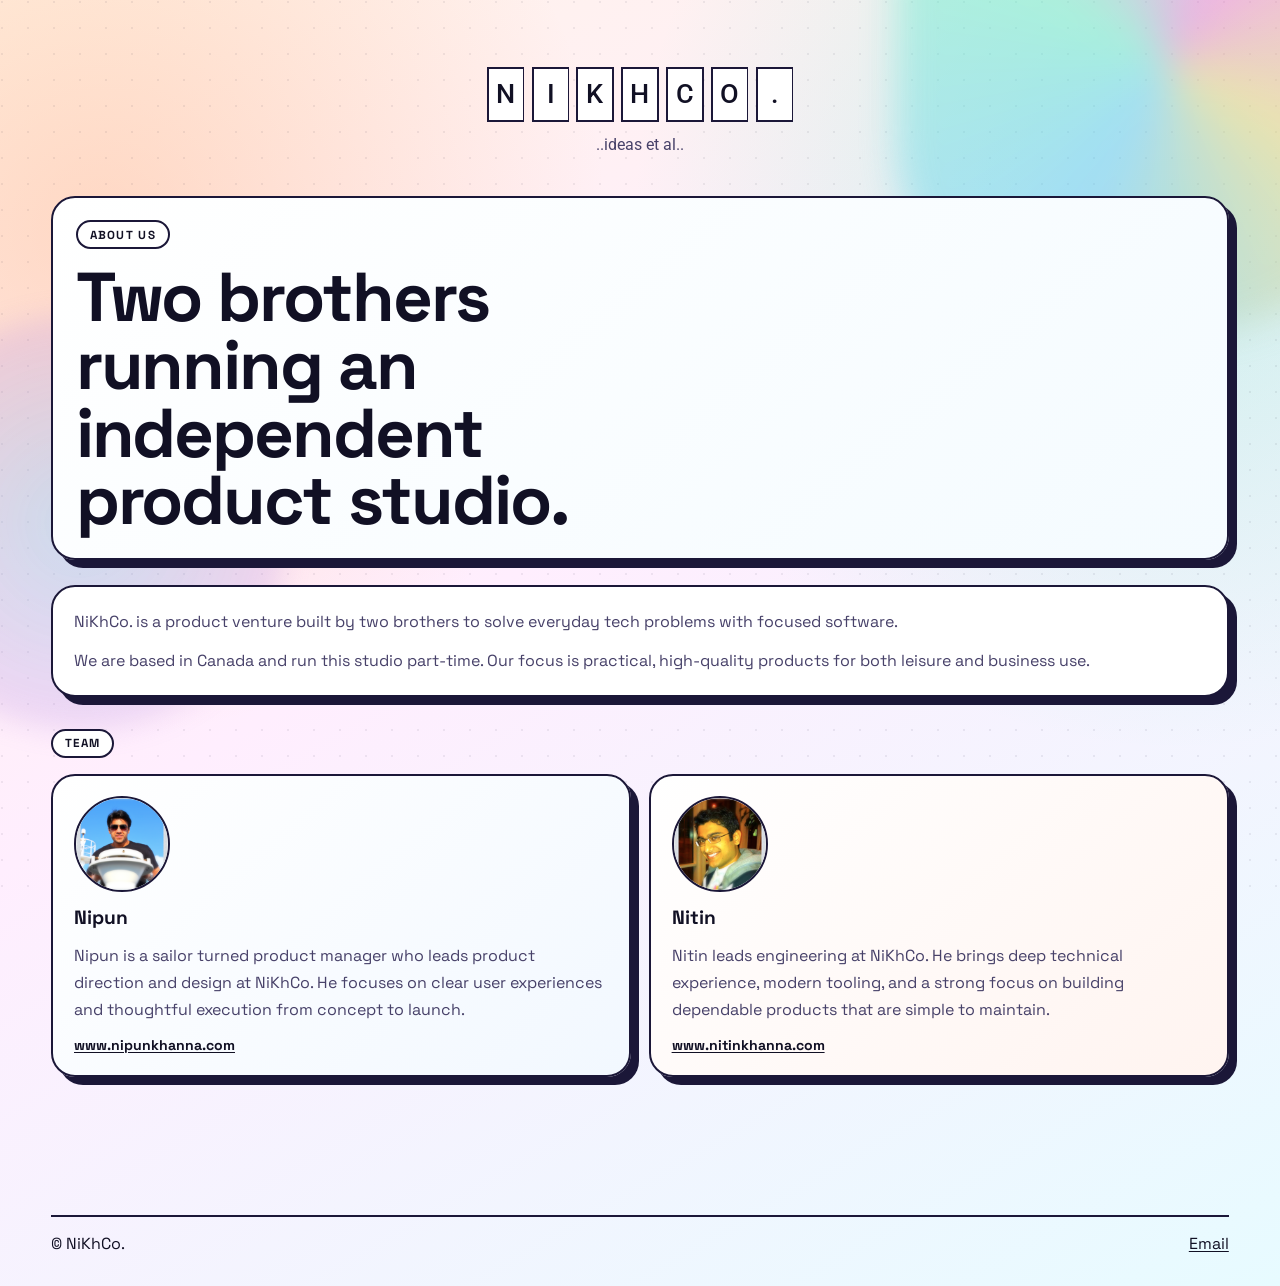
==== about.html @ 467025e0 "Initial commit: original design Warm-cream design with Space Grotesk typography, brutalist offset sh" ====
<!DOCTYPE html>
<html lang="en">
  <head>
    <meta charset="UTF-8" />
    <meta name="viewport" content="width=device-width, initial-scale=1.0" />
    <title>About Us | NIKHCO.</title>
    <meta
      name="description"
      content="Meet the founders behind NIKHCO., a small product studio."
    />
    <meta
      name="keywords"
      content="NIKHCO founders, software studio Canada, product design, engineering leadership, indie software team"
    />
    <meta name="author" content="NiKhCo." />
    <meta name="robots" content="index, follow, max-image-preview:large" />
    <meta property="og:type" content="profile" />
    <meta property="og:url" content="https://www.nikhco.in/about.html" />
    <meta property="og:title" content="About Us | NIKHCO." />
    <meta
      property="og:description"
      content="Meet the founders behind NiKhCo., an independent product studio."
    />
    <meta property="og:site_name" content="NIKHCO." />
    <meta name="twitter:card" content="summary" />
    <meta name="twitter:title" content="About Us | NIKHCO." />
    <meta
      name="twitter:description"
      content="Meet the founders behind NiKhCo., an independent product studio."
    />
    <link rel="canonical" href="https://www.nikhco.in/about.html" />
    <link rel="icon" type="image/svg+xml" href="favicon.svg" />
    <link rel="preconnect" href="https://fonts.googleapis.com" />
    <link rel="preconnect" href="https://fonts.gstatic.com" crossorigin />
    <link
      href="https://fonts.googleapis.com/css2?family=Space+Grotesk:wght@400;500;700&family=Roboto:wght@400;500;700&display=swap"
      rel="stylesheet"
    />
    <link rel="stylesheet" href="styles.css" />
    <script type="application/ld+json">
      {
        "@context": "https://schema.org",
        "@type": "AboutPage",
        "name": "About NiKhCo.",
        "description": "Background and founder profiles for NiKhCo., an independent product studio in Canada."
      }
    </script>
  </head>
  <body data-page="about">
    <div class="mesh mesh-a" aria-hidden="true"></div>
    <div class="mesh mesh-b" aria-hidden="true"></div>
    <div class="mesh mesh-c" aria-hidden="true"></div>

    <header class="top reveal">
      <a class="logo logo-compact" href="index.html" aria-label="NIKHCO home">
        <span class="logo-word" aria-label="NIKHCO.">
          <span class="logo-cell">N</span>
          <span class="logo-cell">I</span>
          <span class="logo-cell">K</span>
          <span class="logo-cell">H</span>
          <span class="logo-cell">C</span>
          <span class="logo-cell">O</span>
          <span class="logo-cell">.</span>
        </span>
        <span class="logo-tagline">..ideas et al..</span>
      </a>
    </header>

    <main>
      <section class="about-hero reveal">
        <p class="kicker">About Us</p>
        <h1>Two brothers running an independent product studio.</h1>
      </section>

      <section class="studio-copy reveal">
        <p>
          NiKhCo. is a product venture built by two brothers to solve everyday
          tech problems with focused software.
        </p>
        <p>
          We are based in Canada and run this studio part-time. Our focus is
          practical, high-quality products for both leisure and business use.
        </p>
      </section>

      <section class="founders reveal">
        <div class="section-head">
          <p class="kicker">Team</p>
        </div>

        <div class="founder-grid">
          <article class="founder-card founder-a">
            <img class="founder-photo" src="assets_nikhco/founders/Nipun_Profile.png" alt="Nipun profile photo" />
            <h2>Nipun</h2>
            <p>
              Nipun is a sailor turned product manager who leads product
              direction and design at NiKhCo. He focuses on clear user
              experiences and thoughtful execution from concept to launch.
            </p>
            <a href="https://www.nipunkhanna.com" target="_blank" rel="noreferrer">www.nipunkhanna.com</a>
          </article>

          <article class="founder-card founder-b">
            <img class="founder-photo" src="assets_nikhco/founders/Nitin_Profile.png" alt="Nitin profile photo" />
            <h2>Nitin</h2>
            <p>
              Nitin leads engineering at NiKhCo. He brings deep technical
              experience, modern tooling, and a strong focus on building
              dependable products that are simple to maintain.
            </p>
            <a href="https://www.nitinkhanna.com" target="_blank" rel="noreferrer">www.nitinkhanna.com</a>
          </article>
        </div>
      </section>
    </main>

    <footer class="site-footer">
      <p>&copy; NiKhCo.</p>
      <div class="footer-links">
        <a href="mailto:hello@nikhco.com" aria-label="Email">Email</a>
      </div>
    </footer>

    <script src="script.js"></script>
  </body>
</html>
---- styles.css ----
:root {
  --bg: #fff6ef;
  --ink: #111024;
  --muted: #474169;
  --line: #1b1738;
  --white: #ffffff;
  --pink: #ff66d6;
  --blue: #62c6ff;
  --mint: #63f2c4;
  --yellow: #ffd45f;
  --orange: #ff9456;
  --radius-xl: 34px;
  --radius-lg: 24px;
  --shadow: 8px 8px 0 #1b1738;
}

*,
*::before,
*::after {
  box-sizing: border-box;
}

html,
body {
  margin: 0;
  padding: 0;
}

body {
  min-height: 100vh;
  font-family: "Space Grotesk", "Segoe UI", sans-serif;
  color: var(--ink);
  background:
    radial-gradient(circle at 8% 18%, rgba(255, 148, 86, 0.28), transparent 32%),
    radial-gradient(circle at 92% 16%, rgba(99, 242, 196, 0.32), transparent 34%),
    linear-gradient(150deg, #fff3e7 0%, #ffeefe 43%, #e7fbff 100%);
  overflow-x: hidden;
}

a {
  color: inherit;
  text-decoration: none;
}

h1,
h2,
h3,
p,
figure {
  margin: 0;
}

main {
  width: min(1180px, 92%);
  margin: 0 auto;
  padding-bottom: 5rem;
}

main > section + section {
  margin-top: clamp(2.6rem, 5vw, 4.1rem);
}

.mesh {
  position: fixed;
  z-index: -2;
  pointer-events: none;
}

.mesh-a {
  width: 34rem;
  height: 34rem;
  top: -13rem;
  right: -10rem;
  border-radius: 42% 58% 58% 42%;
  background: conic-gradient(from 30deg, var(--pink), var(--yellow), var(--blue), var(--mint), var(--pink));
  filter: blur(18px);
  opacity: 0.44;
  animation: drift 16s ease-in-out infinite;
}

.mesh-b {
  width: 26rem;
  height: 26rem;
  left: -8rem;
  top: 35%;
  border-radius: 50%;
  background: radial-gradient(circle, rgba(98, 198, 255, 0.82), rgba(255, 102, 214, 0.5));
  filter: blur(14px);
  opacity: 0.4;
  animation: drift 19s ease-in-out infinite reverse;
}

.mesh-c {
  inset: 0;
  z-index: -3;
  opacity: 0.5;
  background-image: radial-gradient(circle at 2px 2px, rgba(27, 23, 56, 0.14) 1.5px, transparent 0);
  background-size: 26px 26px;
}

.top,
.hero,
.products,
.retired,
.about-teaser,
.about-hero,
.studio-copy,
.founders {
  position: relative;
}

.top {
  width: min(1180px, 92%);
  margin: 4.2rem auto 0;
  padding-bottom: 1.8rem;
  display: flex;
  justify-content: center;
}

.logo {
  display: inline-flex;
  flex-direction: column;
  align-items: center;
  gap: 0.8rem;
}

.logo-word {
  display: inline-flex;
  gap: 0.45rem;
}

.logo-cell {
  width: 2.35rem;
  height: 3.45rem;
  border: 0;
  background: transparent;
  display: grid;
  place-items: center;
  font-family: "Roboto", sans-serif;
  font-size: 1.68rem;
  font-weight: 500;
  line-height: 1;
  perspective: 900px;
  position: relative;
  overflow: hidden;
}

.logo-flipper {
  position: absolute;
  inset: 0;
  transform-style: preserve-3d;
  will-change: transform;
}

.logo-face {
  position: absolute;
  inset: 0;
  display: grid;
  place-items: center;
  backface-visibility: hidden;
  border: 2px solid #1b1738;
  box-sizing: border-box;
}

.logo-front {
  background: var(--white);
}

.logo-back {
  background: #111111;
  transform: rotateY(180deg);
}

.logo-word.is-flipping .logo-flipper {
  animation: logoCardFlip 1100ms cubic-bezier(0.32, 1.56, 0.42, 1) both;
  animation-delay: var(--flip-delay, 0ms);
}

.logo-tagline {
  font-family: "Roboto", sans-serif;
  font-size: 1.25rem;
  color: var(--muted);
}

.logo-compact .logo-tagline {
  font-size: 1rem;
}

.hero {
  margin-top: 0.6rem;
  padding: clamp(1.4rem, 3vw, 2.6rem);
  border: 2px solid var(--line);
  border-radius: var(--radius-xl);
  background: linear-gradient(130deg, #ffffff, #f7f9ff 46%, #f2fffd);
  box-shadow: var(--shadow);
}

.kicker {
  display: inline-flex;
  padding: 0.34rem 0.75rem;
  border: 2px solid var(--line);
  border-radius: 999px;
  background: #fff;
  font-size: 0.73rem;
  text-transform: uppercase;
  letter-spacing: 0.11em;
  font-weight: 700;
}

.hero h1,
.about-hero h1 {
  margin-top: 0.95rem;
  font-size: clamp(2.1rem, 5.4vw, 4.9rem);
  line-height: 0.98;
  letter-spacing: -0.03em;
  max-width: 14ch;
}

.hero-copy {
  margin-top: 1.2rem;
  max-width: 44rem;
  color: var(--muted);
  line-height: 1.75;
  font-size: 1.02rem;
}

.hero-actions {
  margin-top: 1.65rem;
  display: flex;
  flex-wrap: wrap;
  gap: 0.75rem;
}

.btn {
  display: inline-flex;
  align-items: center;
  justify-content: center;
  border: 2px solid var(--line);
  border-radius: 999px;
  padding: 0.72rem 1.12rem;
  font-size: 0.92rem;
  font-weight: 700;
  transition: 180ms ease;
}

.btn-solid {
  background: linear-gradient(120deg, var(--yellow), var(--orange));
}

.btn-outline {
  background: #fff;
}

.btn:hover {
  transform: translate(-2px, -2px);
  box-shadow: 4px 4px 0 #1b1738;
}

.section-head h2 {
  margin-top: 0.8rem;
  font-size: clamp(1.5rem, 3vw, 2.2rem);
}

.product-list {
  margin-top: 1.7rem;
  display: grid;
  gap: 1.25rem;
}

.product-card {
  padding: 1.35rem;
  border: 2px solid var(--line);
  border-radius: var(--radius-lg);
  box-shadow: var(--shadow);
  display: grid;
  gap: 1rem;
  position: relative;
  overflow: hidden;
}

.card-a {
  background: linear-gradient(140deg, #ffffff 0%, #efffff 100%);
}

.card-b {
  background: linear-gradient(140deg, #ffffff 0%, #f3f1ff 100%);
}

.card-c {
  background: linear-gradient(140deg, #ffffff 0%, #fff5ea 100%);
}

.card-d {
  background: linear-gradient(140deg, #ffffff 0%, #fff0fa 100%);
}

.product-meta {
  display: grid;
  grid-template-columns: auto 1fr;
  gap: 0.9rem;
  align-items: center;
}

.product-layout {
  display: grid;
  grid-template-columns: minmax(0, 1fr) minmax(300px, 36%);
  gap: 1rem;
  align-items: stretch;
}

.product-main {
  display: grid;
  gap: 0.95rem;
  align-content: start;
}

.product-logo {
  height: 3.7rem;
  width: auto;
  object-fit: contain;
  object-position: left center;
}

.product-meta h3 {
  font-size: 1.18rem;
}

.tagline {
  margin-top: 0.35rem;
  color: var(--muted);
  font-size: 0.86rem;
}

.product-main > p {
  color: var(--muted);
  line-height: 1.72;
}

.cta {
  justify-self: start;
  display: inline-flex;
  align-items: center;
  border: 2px solid var(--line);
  background: #fff;
  border-radius: 999px;
  padding: 0.56rem 0.88rem;
  font-size: 0.84rem;
  font-weight: 700;
  white-space: nowrap;
  transition: 180ms ease;
}

.cta:hover {
  transform: translate(-2px, -2px);
  box-shadow: 4px 4px 0 #1b1738;
}

.shot-wrap {
  border: 2px solid var(--line);
  border-radius: 18px;
  padding: 0.8rem;
  background: #fff;
  height: 100%;
  min-height: 17rem;
}

.shot {
  width: 100%;
  height: 100%;
  object-fit: contain;
  object-position: top center;
  border: 2px solid #1b1738;
  border-radius: 12px;
  background: #fafafa;
}

.defunct-card::after {
  content: "";
  position: absolute;
  inset: 0;
  background: rgba(166, 166, 166, 0.34);
  pointer-events: none;
}

.defunct-card .shot,
.defunct-card .product-logo {
  filter: grayscale(1);
  opacity: 0.82;
}

.about-teaser {
  padding: clamp(1.4rem, 3vw, 2.2rem);
  border: 2px dashed var(--line);
  border-radius: var(--radius-xl);
  background: linear-gradient(140deg, #fffdf6 0%, #fff4d4 48%, #ffe9fb 100%);
  box-shadow: 10px 10px 0 #1b1738;
  position: relative;
}

.about-teaser h2 {
  margin-top: 0.85rem;
  font-size: clamp(1.3rem, 2.8vw, 2rem);
  line-height: 1.28;
  max-width: 26ch;
}

.about-teaser p {
  margin-top: 0.8rem;
  color: var(--muted);
  line-height: 1.72;
  max-width: 43rem;
}

.about-teaser .btn {
  margin-top: 1.1rem;
}

.about-hero {
  margin-top: 0.8rem;
  padding: 1.4rem;
  border: 2px solid var(--line);
  border-radius: var(--radius-lg);
  background: linear-gradient(140deg, #ffffff 0%, #f4fbff 100%);
  box-shadow: var(--shadow);
}

.studio-copy {
  margin-top: 1.6rem;
  padding: 1.3rem;
  border: 2px solid var(--line);
  border-radius: var(--radius-lg);
  background: #fff;
  box-shadow: var(--shadow);
  display: grid;
  gap: 0.72rem;
}

.studio-copy p {
  color: var(--muted);
  line-height: 1.7;
}

.founders {
  margin-top: 2rem;
}

.founder-grid {
  margin-top: 1rem;
  display: grid;
  grid-template-columns: repeat(2, minmax(0, 1fr));
  gap: 1.1rem;
}

.founder-card {
  padding: 1.3rem;
  border: 2px solid var(--line);
  border-radius: var(--radius-lg);
  box-shadow: var(--shadow);
  display: grid;
  gap: 0.8rem;
}

.founder-a {
  background: linear-gradient(140deg, #fff 0%, #f2f8ff 100%);
}

.founder-b {
  background: linear-gradient(140deg, #fff 0%, #fff4f0 100%);
}

.founder-photo {
  width: 6rem;
  height: 6rem;
  border-radius: 50%;
  border: 2px solid var(--line);
  object-fit: cover;
}

.founder-card h2 {
  font-size: 1.2rem;
}

.founder-card p {
  color: var(--muted);
  line-height: 1.68;
}

.founder-card a {
  font-size: 0.88rem;
  font-weight: 700;
  text-decoration: underline;
  text-underline-offset: 2px;
}

.site-footer {
  width: min(1180px, 92%);
  margin: 3.6rem auto 2rem;
  padding-top: 1rem;
  border-top: 2px solid #1b1738;
  display: flex;
  justify-content: space-between;
  flex-wrap: wrap;
  gap: 0.8rem;
}

.footer-links {
  display: inline-flex;
  gap: 0.85rem;
}

.footer-links a {
  text-decoration: underline;
  text-underline-offset: 2px;
}

.reveal {
  opacity: 0;
  transform: translateY(20px);
  transition: opacity 600ms ease, transform 600ms ease;
}

.reveal.is-visible {
  opacity: 1;
  transform: none;
}

@keyframes drift {
  0%,
  100% {
    transform: translate(0, 0) rotate(0deg) scale(1);
  }
  50% {
    transform: translate(-1.8rem, 1.2rem) rotate(12deg) scale(1.06);
  }
}

@keyframes logoCardFlip {
  0% {
    transform: rotateY(0deg);
  }
  36% {
    transform: rotateY(205deg);
  }
  58% {
    transform: rotateY(168deg);
  }
  82% {
    transform: rotateY(372deg);
  }
  100% {
    transform: rotateY(360deg);
  }
}

@media (max-width: 980px) {
  .product-layout {
    grid-template-columns: 1fr;
  }

  .founder-grid {
    grid-template-columns: 1fr;
  }

  .shot-wrap {
    min-height: 12rem;
  }
}

@media (max-width: 680px) {
  .top {
    margin-top: 2.5rem;
    padding-bottom: 1.1rem;
  }

  .logo-word {
    gap: 0.26rem;
  }

  .logo-cell {
    width: 1.72rem;
    height: 2.45rem;
    font-size: 1.12rem;
  }

  .logo-tagline {
    font-size: 0.92rem;
  }

  .hero,
  .product-card,
  .about-teaser,
  .about-hero,
  .studio-copy,
  .founder-card {
    padding: 1.05rem;
  }

  .product-logo {
    height: 3rem;
  }

  .shot {
    min-height: 10.2rem;
  }

  .site-footer {
    flex-direction: column;
    align-items: flex-start;
  }
}

@media (prefers-reduced-motion: reduce) {
  *,
  *::before,
  *::after {
    animation: none !important;
    transition: none !important;
  }
}
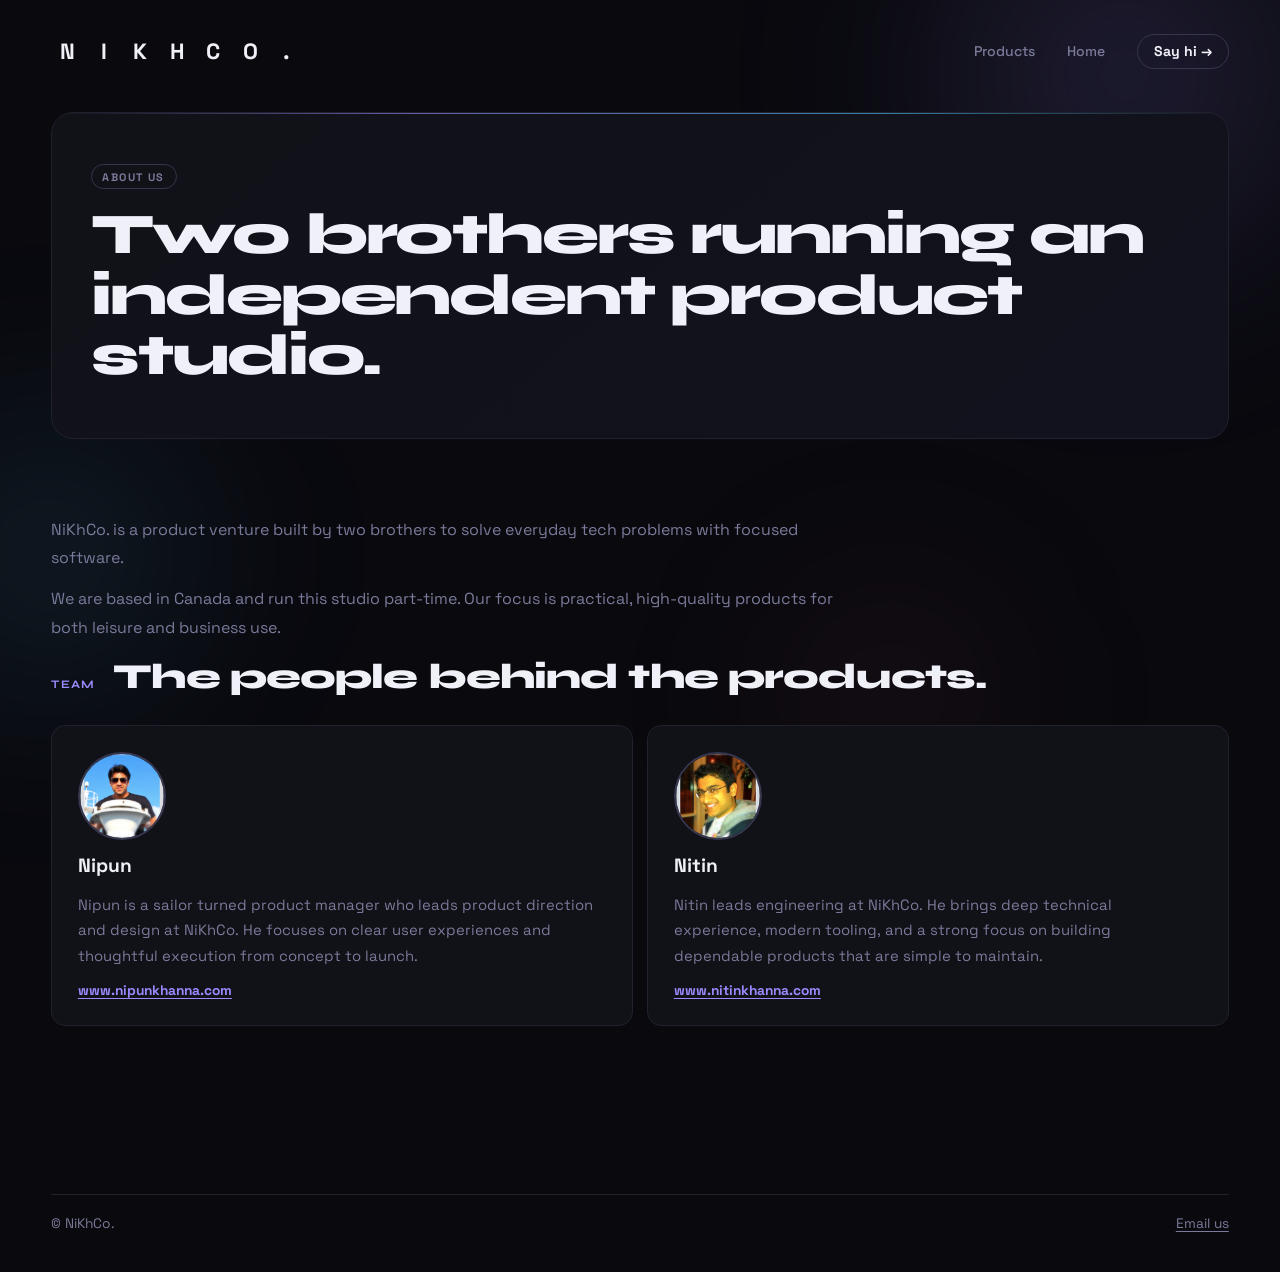
==== commit 5d6bfd0d: "New design: dark neon-brutalism theme - Dark color scheme (#09090e base) with purple, sky, lime, cor" ====
--- a/about.html
+++ b/about.html
@@ -33,7 +33,7 @@
     <link rel="preconnect" href="https://fonts.googleapis.com" />
     <link rel="preconnect" href="https://fonts.gstatic.com" crossorigin />
     <link
-      href="https://fonts.googleapis.com/css2?family=Space+Grotesk:wght@400;500;700&family=Roboto:wght@400;500;700&display=swap"
+      href="https://fonts.googleapis.com/css2?family=Space+Grotesk:wght@400;500;700&family=Syne:wght@700;800&display=swap"
       rel="stylesheet"
     />
     <link rel="stylesheet" href="styles.css" />
@@ -47,12 +47,13 @@
     </script>
   </head>
   <body data-page="about">
-    <div class="mesh mesh-a" aria-hidden="true"></div>
-    <div class="mesh mesh-b" aria-hidden="true"></div>
-    <div class="mesh mesh-c" aria-hidden="true"></div>
+    <!-- Ambient background orbs -->
+    <div class="orb orb-1" aria-hidden="true"></div>
+    <div class="orb orb-2" aria-hidden="true"></div>
+    <div class="orb orb-3" aria-hidden="true"></div>
 
     <header class="top reveal">
-      <a class="logo logo-compact" href="index.html" aria-label="NIKHCO home">
+      <a class="logo" href="index.html" aria-label="NIKHCO home">
         <span class="logo-word" aria-label="NIKHCO.">
           <span class="logo-cell">N</span>
           <span class="logo-cell">I</span>
@@ -62,8 +63,12 @@
           <span class="logo-cell">O</span>
           <span class="logo-cell">.</span>
         </span>
-        <span class="logo-tagline">..ideas et al..</span>
       </a>
+      <nav class="top-nav">
+        <a href="index.html#products">Products</a>
+        <a href="index.html">Home</a>
+        <a href="mailto:hello@nikhco.com" class="nav-pill">Say hi &rarr;</a>
+      </nav>
     </header>
 
     <main>
@@ -84,31 +89,44 @@
       </section>
 
       <section class="founders reveal">
-        <div class="section-head">
-          <p class="kicker">Team</p>
+        <div class="section-label">
+          <span class="label-num">Team</span>
+          <h2>The people behind the products.</h2>
         </div>
 
         <div class="founder-grid">
           <article class="founder-card founder-a">
-            <img class="founder-photo" src="assets_nikhco/founders/Nipun_Profile.png" alt="Nipun profile photo" />
+            <img
+              class="founder-photo"
+              src="assets_nikhco/founders/Nipun_Profile.png"
+              alt="Nipun profile photo"
+            />
             <h2>Nipun</h2>
             <p>
               Nipun is a sailor turned product manager who leads product
               direction and design at NiKhCo. He focuses on clear user
               experiences and thoughtful execution from concept to launch.
             </p>
-            <a href="https://www.nipunkhanna.com" target="_blank" rel="noreferrer">www.nipunkhanna.com</a>
+            <a href="https://www.nipunkhanna.com" target="_blank" rel="noreferrer">
+              www.nipunkhanna.com
+            </a>
           </article>
 
           <article class="founder-card founder-b">
-            <img class="founder-photo" src="assets_nikhco/founders/Nitin_Profile.png" alt="Nitin profile photo" />
+            <img
+              class="founder-photo"
+              src="assets_nikhco/founders/Nitin_Profile.png"
+              alt="Nitin profile photo"
+            />
             <h2>Nitin</h2>
             <p>
               Nitin leads engineering at NiKhCo. He brings deep technical
               experience, modern tooling, and a strong focus on building
               dependable products that are simple to maintain.
             </p>
-            <a href="https://www.nitinkhanna.com" target="_blank" rel="noreferrer">www.nitinkhanna.com</a>
+            <a href="https://www.nitinkhanna.com" target="_blank" rel="noreferrer">
+              www.nitinkhanna.com
+            </a>
           </article>
         </div>
       </section>
@@ -117,7 +135,7 @@
     <footer class="site-footer">
       <p>&copy; NiKhCo.</p>
       <div class="footer-links">
-        <a href="mailto:hello@nikhco.com" aria-label="Email">Email</a>
+        <a href="mailto:hello@nikhco.com" aria-label="Email">Email us</a>
       </div>
     </footer>
 
--- a/styles.css
+++ b/styles.css
@@ -1,148 +1,129 @@
+/* =========================================================
+   NIKHCO — NEW DESIGN: Dark Neon-Brutalism
+   ========================================================= */
+
+/* ---- DESIGN TOKENS ---- */
 :root {
-  --bg: #fff6ef;
-  --ink: #111024;
-  --muted: #474169;
-  --line: #1b1738;
-  --white: #ffffff;
-  --pink: #ff66d6;
-  --blue: #62c6ff;
-  --mint: #63f2c4;
-  --yellow: #ffd45f;
-  --orange: #ff9456;
-  --radius-xl: 34px;
-  --radius-lg: 24px;
-  --shadow: 8px 8px 0 #1b1738;
-}
-
-*,
-*::before,
-*::after {
-  box-sizing: border-box;
-}
-
-html,
-body {
-  margin: 0;
-  padding: 0;
-}
+  --bg: #09090e;
+  --surface: #111118;
+  --surface-2: #1a1a26;
+  --surface-3: #22223000;
+  --ink: #f0f0f8;
+  --muted: #7a7a9a;
+  --border: #21212e;
+  --border-bright: #36364e;
+
+  /* Accent palette */
+  --purple: #9b8aff;
+  --coral: #ff6b6b;
+  --lime: #b5ff4d;
+  --sky: #4dc8ff;
+  --amber: #ffc947;
+
+  /* Sizing */
+  --radius-xl: 22px;
+  --radius-lg: 14px;
+  --radius-sm: 8px;
+  --max-w: 1180px;
+}
+
+/* ---- RESET ---- */
+*, *::before, *::after { box-sizing: border-box; }
+html, body { margin: 0; padding: 0; }
 
 body {
   min-height: 100vh;
   font-family: "Space Grotesk", "Segoe UI", sans-serif;
+  font-size: 1rem;
   color: var(--ink);
-  background:
-    radial-gradient(circle at 8% 18%, rgba(255, 148, 86, 0.28), transparent 32%),
-    radial-gradient(circle at 92% 16%, rgba(99, 242, 196, 0.32), transparent 34%),
-    linear-gradient(150deg, #fff3e7 0%, #ffeefe 43%, #e7fbff 100%);
+  background-color: var(--bg);
   overflow-x: hidden;
 }
 
-a {
-  color: inherit;
-  text-decoration: none;
-}
-
-h1,
-h2,
-h3,
-p,
-figure {
-  margin: 0;
-}
-
+a { color: inherit; text-decoration: none; }
+h1, h2, h3, p, figure { margin: 0; }
+
+/* ---- AMBIENT BACKGROUND ORBS ---- */
+.orb {
+  position: fixed;
+  border-radius: 50%;
+  filter: blur(90px);
+  pointer-events: none;
+  z-index: -1;
+}
+.orb-1 {
+  width: 550px;
+  height: 550px;
+  top: -200px;
+  right: -120px;
+  background: radial-gradient(circle, rgba(155, 138, 255, 0.2), transparent 70%);
+  animation: orbDrift 22s ease-in-out infinite;
+}
+.orb-2 {
+  width: 420px;
+  height: 420px;
+  bottom: 15%;
+  left: -160px;
+  background: radial-gradient(circle, rgba(77, 200, 255, 0.14), transparent 70%);
+  animation: orbDrift 28s ease-in-out infinite reverse;
+}
+.orb-3 {
+  width: 320px;
+  height: 320px;
+  bottom: 5%;
+  right: 18%;
+  background: radial-gradient(circle, rgba(255, 107, 107, 0.1), transparent 70%);
+  animation: orbDrift 20s ease-in-out infinite 4s;
+}
+
+/* ---- LAYOUT ---- */
 main {
-  width: min(1180px, 92%);
+  width: min(var(--max-w), 92%);
   margin: 0 auto;
-  padding-bottom: 5rem;
+  padding-bottom: 6rem;
 }
 
 main > section + section {
-  margin-top: clamp(2.6rem, 5vw, 4.1rem);
-}
-
-.mesh {
-  position: fixed;
-  z-index: -2;
-  pointer-events: none;
-}
-
-.mesh-a {
-  width: 34rem;
-  height: 34rem;
-  top: -13rem;
-  right: -10rem;
-  border-radius: 42% 58% 58% 42%;
-  background: conic-gradient(from 30deg, var(--pink), var(--yellow), var(--blue), var(--mint), var(--pink));
-  filter: blur(18px);
-  opacity: 0.44;
-  animation: drift 16s ease-in-out infinite;
-}
-
-.mesh-b {
-  width: 26rem;
-  height: 26rem;
-  left: -8rem;
-  top: 35%;
-  border-radius: 50%;
-  background: radial-gradient(circle, rgba(98, 198, 255, 0.82), rgba(255, 102, 214, 0.5));
-  filter: blur(14px);
-  opacity: 0.4;
-  animation: drift 19s ease-in-out infinite reverse;
-}
-
-.mesh-c {
-  inset: 0;
-  z-index: -3;
-  opacity: 0.5;
-  background-image: radial-gradient(circle at 2px 2px, rgba(27, 23, 56, 0.14) 1.5px, transparent 0);
-  background-size: 26px 26px;
-}
-
-.top,
-.hero,
-.products,
-.retired,
-.about-teaser,
-.about-hero,
-.studio-copy,
-.founders {
-  position: relative;
-}
-
+  margin-top: clamp(3rem, 6vw, 5rem);
+}
+
+/* ---- HEADER / TOP NAV ---- */
 .top {
-  width: min(1180px, 92%);
-  margin: 4.2rem auto 0;
-  padding-bottom: 1.8rem;
-  display: flex;
-  justify-content: center;
+  width: min(var(--max-w), 92%);
+  margin: 0 auto;
+  padding: 1.8rem 0;
+  display: flex;
+  align-items: center;
+  justify-content: space-between;
+  position: relative;
 }
 
 .logo {
   display: inline-flex;
   flex-direction: column;
-  align-items: center;
-  gap: 0.8rem;
+  align-items: flex-start;
+  gap: 0.5rem;
 }
 
 .logo-word {
   display: inline-flex;
-  gap: 0.45rem;
+  gap: 0.28rem;
 }
 
 .logo-cell {
-  width: 2.35rem;
-  height: 3.45rem;
-  border: 0;
+  width: 2rem;
+  height: 2.8rem;
   background: transparent;
   display: grid;
   place-items: center;
-  font-family: "Roboto", sans-serif;
-  font-size: 1.68rem;
-  font-weight: 500;
+  font-family: "Space Grotesk", sans-serif;
+  font-size: 1.38rem;
+  font-weight: 700;
   line-height: 1;
   perspective: 900px;
   position: relative;
   overflow: hidden;
+  border-radius: 6px;
 }
 
 .logo-flipper {
@@ -158,16 +139,18 @@
   display: grid;
   place-items: center;
   backface-visibility: hidden;
-  border: 2px solid #1b1738;
   box-sizing: border-box;
+  border-radius: 6px;
 }
 
 .logo-front {
-  background: var(--white);
+  background: transparent;
+  color: var(--ink);
 }
 
 .logo-back {
-  background: #111111;
+  background: var(--purple);
+  color: var(--bg);
   transform: rotateY(180deg);
 }
 
@@ -176,347 +159,600 @@
   animation-delay: var(--flip-delay, 0ms);
 }
 
-.logo-tagline {
-  font-family: "Roboto", sans-serif;
-  font-size: 1.25rem;
-  color: var(--muted);
-}
-
-.logo-compact .logo-tagline {
-  font-size: 1rem;
-}
-
-.hero {
-  margin-top: 0.6rem;
-  padding: clamp(1.4rem, 3vw, 2.6rem);
-  border: 2px solid var(--line);
-  border-radius: var(--radius-xl);
-  background: linear-gradient(130deg, #ffffff, #f7f9ff 46%, #f2fffd);
-  box-shadow: var(--shadow);
-}
-
+/* ---- TOP NAV LINKS ---- */
+.top-nav {
+  display: flex;
+  align-items: center;
+  gap: 2rem;
+}
+
+.top-nav a {
+  font-size: 0.88rem;
+  font-weight: 500;
+  color: var(--muted);
+  transition: color 150ms;
+}
+
+.top-nav a:hover {
+  color: var(--ink);
+}
+
+.nav-pill {
+  padding: 0.48rem 1rem;
+  border: 1px solid var(--border-bright) !important;
+  border-radius: 999px;
+  color: var(--ink) !important;
+  font-weight: 700 !important;
+  transition: background 150ms, border-color 150ms !important;
+}
+
+.nav-pill:hover {
+  background: var(--surface-2);
+  border-color: var(--purple) !important;
+  color: var(--purple) !important;
+}
+
+/* ---- KICKER TAG ---- */
 .kicker {
   display: inline-flex;
-  padding: 0.34rem 0.75rem;
-  border: 2px solid var(--line);
+  padding: 0.28rem 0.68rem;
+  border: 1px solid var(--border-bright);
   border-radius: 999px;
-  background: #fff;
-  font-size: 0.73rem;
+  font-size: 0.68rem;
   text-transform: uppercase;
-  letter-spacing: 0.11em;
+  letter-spacing: 0.13em;
   font-weight: 700;
-}
-
-.hero h1,
-.about-hero h1 {
-  margin-top: 0.95rem;
-  font-size: clamp(2.1rem, 5.4vw, 4.9rem);
-  line-height: 0.98;
-  letter-spacing: -0.03em;
-  max-width: 14ch;
-}
-
-.hero-copy {
-  margin-top: 1.2rem;
-  max-width: 44rem;
-  color: var(--muted);
-  line-height: 1.75;
-  font-size: 1.02rem;
-}
-
-.hero-actions {
-  margin-top: 1.65rem;
-  display: flex;
-  flex-wrap: wrap;
-  gap: 0.75rem;
-}
-
+  color: var(--muted);
+  background: var(--surface);
+}
+
+/* ---- BUTTONS ---- */
 .btn {
   display: inline-flex;
   align-items: center;
   justify-content: center;
-  border: 2px solid var(--line);
   border-radius: 999px;
-  padding: 0.72rem 1.12rem;
-  font-size: 0.92rem;
+  padding: 0.72rem 1.4rem;
+  font-size: 0.9rem;
   font-weight: 700;
-  transition: 180ms ease;
-}
-
-.btn-solid {
-  background: linear-gradient(120deg, var(--yellow), var(--orange));
-}
-
-.btn-outline {
-  background: #fff;
-}
-
-.btn:hover {
-  transform: translate(-2px, -2px);
-  box-shadow: 4px 4px 0 #1b1738;
-}
-
-.section-head h2 {
-  margin-top: 0.8rem;
+  font-family: inherit;
+  transition: transform 180ms, box-shadow 180ms, background 150ms;
+  cursor: pointer;
+  border: none;
+}
+
+.btn-primary {
+  background: var(--purple);
+  color: var(--bg);
+}
+
+.btn-primary:hover {
+  transform: translateY(-2px);
+  box-shadow: 0 10px 28px rgba(155, 138, 255, 0.4);
+}
+
+.btn-ghost {
+  background: transparent;
+  color: var(--ink);
+  border: 1px solid var(--border-bright);
+}
+
+.btn-ghost:hover {
+  background: var(--surface-2);
+  transform: translateY(-1px);
+}
+
+/* ---- HERO ---- */
+.hero {
+  margin-top: 0.6rem;
+  padding: clamp(2.2rem, 4vw, 3.5rem) clamp(1.8rem, 3vw, 2.8rem);
+  border: 1px solid var(--border);
+  border-radius: var(--radius-xl);
+  background: linear-gradient(140deg, var(--surface) 0%, #12121e 100%);
+  display: grid;
+  grid-template-columns: 1fr 240px;
+  gap: 3rem;
+  align-items: center;
+  position: relative;
+  overflow: hidden;
+}
+
+/* Top accent line */
+.hero::before {
+  content: "";
+  position: absolute;
+  top: 0; left: 0; right: 0;
+  height: 1px;
+  background: linear-gradient(90deg, transparent 0%, var(--purple) 30%, var(--sky) 70%, transparent 100%);
+  opacity: 0.6;
+}
+
+/* Subtle noise texture */
+.hero::after {
+  content: "";
+  position: absolute;
+  inset: 0;
+  background-image: url("data:image/svg+xml,%3Csvg viewBox='0 0 200 200' xmlns='http://www.w3.org/2000/svg'%3E%3Cfilter id='n'%3E%3CfeTurbulence type='fractalNoise' baseFrequency='0.9' numOctaves='4' stitchTiles='stitch'/%3E%3C/filter%3E%3Crect width='100%25' height='100%25' filter='url(%23n)' opacity='0.04'/%3E%3C/svg%3E");
+  background-size: 180px;
+  pointer-events: none;
+  border-radius: var(--radius-xl);
+}
+
+.hero-body {
+  display: grid;
+  position: relative;
+  z-index: 1;
+}
+
+.hero h1 {
+  margin-top: 0.9rem;
+  font-family: "Syne", "Space Grotesk", sans-serif;
+  font-size: clamp(3rem, 6vw, 5.8rem);
+  font-weight: 800;
+  line-height: 0.94;
+  letter-spacing: -0.035em;
+}
+
+.hero-copy {
+  margin-top: 1.5rem;
+  max-width: 40rem;
+  color: var(--muted);
+  line-height: 1.76;
+  font-size: 0.98rem;
+}
+
+.hero-actions {
+  margin-top: 2rem;
+  display: flex;
+  flex-wrap: wrap;
+  gap: 0.75rem;
+}
+
+/* ---- HERO ASIDE (product preview) ---- */
+.hero-aside {
+  display: flex;
+  flex-direction: column;
+  gap: 1rem;
+  position: relative;
+  z-index: 1;
+}
+
+.hero-stack {
+  display: flex;
+  flex-direction: column;
+  gap: 0.55rem;
+}
+
+.stack-card {
+  background: var(--surface-2);
+  border: 1px solid var(--border);
+  border-radius: var(--radius-lg);
+  padding: 0.85rem 1.1rem;
+  display: flex;
+  align-items: center;
+  gap: 0.75rem;
+  transition: border-color 200ms, transform 200ms;
+}
+
+.stack-card:nth-child(1) { animation: floatCard 4s ease-in-out infinite 0s; }
+.stack-card:nth-child(2) { animation: floatCard 4s ease-in-out infinite 0.5s; }
+.stack-card:nth-child(3) { animation: floatCard 4s ease-in-out infinite 1s; }
+
+.sc-dot {
+  width: 7px;
+  height: 7px;
+  border-radius: 50%;
+  flex-shrink: 0;
+}
+.sc-1 .sc-dot { background: var(--sky); box-shadow: 0 0 6px var(--sky); }
+.sc-2 .sc-dot { background: var(--purple); box-shadow: 0 0 6px var(--purple); }
+.sc-3 .sc-dot { background: var(--lime); box-shadow: 0 0 6px var(--lime); }
+
+.sc-name {
+  font-size: 0.84rem;
+  font-weight: 700;
+  flex: 1;
+}
+
+.sc-desc {
+  font-size: 0.73rem;
+  color: var(--muted);
+}
+
+.stack-label {
+  font-size: 0.68rem;
+  color: var(--muted);
+  letter-spacing: 0.1em;
+  text-transform: uppercase;
+  text-align: center;
+}
+
+/* ---- SECTION HEADER ---- */
+.section-label {
+  display: flex;
+  align-items: baseline;
+  flex-wrap: wrap;
+  gap: 0.5rem 1.1rem;
+  margin-bottom: 1.8rem;
+}
+
+.label-num {
+  font-family: "Syne", sans-serif;
+  font-size: 0.72rem;
+  font-weight: 700;
+  color: var(--purple);
+  letter-spacing: 0.12em;
+  text-transform: uppercase;
+}
+
+.section-label h2 {
+  font-family: "Syne", "Space Grotesk", sans-serif;
   font-size: clamp(1.5rem, 3vw, 2.2rem);
-}
-
-.product-list {
-  margin-top: 1.7rem;
+  font-weight: 800;
+  letter-spacing: -0.025em;
+  line-height: 1.1;
+}
+
+/* ---- PRODUCT BENTO GRID ---- */
+.product-bento {
   display: grid;
-  gap: 1.25rem;
-}
-
+  grid-template-columns: 2fr 1fr;
+  grid-template-rows: 1fr 1fr;
+  gap: 0.9rem;
+}
+
+.bento-main {
+  grid-row: 1 / 3;
+}
+
+/* ---- PRODUCT CARDS ---- */
 .product-card {
-  padding: 1.35rem;
-  border: 2px solid var(--line);
+  background: var(--surface);
+  border: 1px solid var(--border);
   border-radius: var(--radius-lg);
-  box-shadow: var(--shadow);
-  display: grid;
+  padding: 1.4rem;
+  display: flex;
+  flex-direction: column;
   gap: 1rem;
   position: relative;
   overflow: hidden;
-}
-
-.card-a {
-  background: linear-gradient(140deg, #ffffff 0%, #efffff 100%);
-}
-
-.card-b {
-  background: linear-gradient(140deg, #ffffff 0%, #f3f1ff 100%);
-}
-
-.card-c {
-  background: linear-gradient(140deg, #ffffff 0%, #fff5ea 100%);
-}
-
-.card-d {
-  background: linear-gradient(140deg, #ffffff 0%, #fff0fa 100%);
-}
-
-.product-meta {
-  display: grid;
-  grid-template-columns: auto 1fr;
+  transition: border-color 220ms, box-shadow 220ms, transform 220ms;
+}
+
+.product-card:hover {
+  border-color: var(--card-accent, var(--border-bright));
+  box-shadow: 0 0 40px var(--card-glow, transparent);
+  transform: translateY(-3px);
+}
+
+/* Accent top-edge line on hover */
+.product-card::before {
+  content: "";
+  position: absolute;
+  top: 0; left: 0; right: 0;
+  height: 2px;
+  background: var(--card-accent, transparent);
+  opacity: 0;
+  transition: opacity 220ms;
+}
+
+.product-card:hover::before {
+  opacity: 1;
+}
+
+/* Per-card accent colors */
+.card-deals { --card-accent: var(--sky);    --card-glow: rgba(77,200,255,0.07); }
+.card-marks { --card-accent: var(--purple); --card-glow: rgba(155,138,255,0.07); }
+.card-note  { --card-accent: var(--lime);   --card-glow: rgba(181,255,77,0.06); }
+.card-d     { --card-accent: var(--border-bright); --card-glow: transparent; }
+
+/* ---- CARD INTERNALS ---- */
+.card-header {
+  display: flex;
+  align-items: center;
   gap: 0.9rem;
-  align-items: center;
-}
-
-.product-layout {
-  display: grid;
-  grid-template-columns: minmax(0, 1fr) minmax(300px, 36%);
-  gap: 1rem;
-  align-items: stretch;
-}
-
-.product-main {
-  display: grid;
-  gap: 0.95rem;
-  align-content: start;
 }
 
 .product-logo {
-  height: 3.7rem;
+  height: 3rem;
   width: auto;
   object-fit: contain;
   object-position: left center;
-}
-
-.product-meta h3 {
-  font-size: 1.18rem;
+  flex-shrink: 0;
+}
+
+.card-header > div {
+  flex: 1;
+  min-width: 0;
+}
+
+.card-header h3 {
+  font-size: 1.08rem;
+  font-weight: 700;
 }
 
 .tagline {
-  margin-top: 0.35rem;
-  color: var(--muted);
-  font-size: 0.86rem;
-}
-
-.product-main > p {
+  margin-top: 0.22rem;
+  font-size: 0.8rem;
+  color: var(--muted);
+}
+
+.card-desc {
   color: var(--muted);
   line-height: 1.72;
-}
-
-.cta {
-  justify-self: start;
+  font-size: 0.93rem;
+  flex: 1;
+}
+
+/* inline CTA link */
+.card-cta {
   display: inline-flex;
   align-items: center;
-  border: 2px solid var(--line);
-  background: #fff;
-  border-radius: 999px;
-  padding: 0.56rem 0.88rem;
-  font-size: 0.84rem;
+  font-size: 0.83rem;
   font-weight: 700;
+  color: var(--card-accent, var(--ink));
+  transition: letter-spacing 150ms;
   white-space: nowrap;
-  transition: 180ms ease;
-}
-
-.cta:hover {
-  transform: translate(-2px, -2px);
-  box-shadow: 4px 4px 0 #1b1738;
-}
-
+}
+
+.card-cta:hover {
+  letter-spacing: 0.03em;
+}
+
+.card-header .card-cta {
+  flex-shrink: 0;
+  margin-left: auto;
+}
+
+/* ---- SCREENSHOT ---- */
 .shot-wrap {
-  border: 2px solid var(--line);
-  border-radius: 18px;
-  padding: 0.8rem;
-  background: #fff;
-  height: 100%;
-  min-height: 17rem;
+  border: 1px solid var(--border);
+  border-radius: var(--radius-sm);
+  padding: 0.5rem;
+  background: var(--surface-2);
+  overflow: hidden;
+}
+
+.bento-main .shot-wrap {
+  min-height: 14rem;
+  flex: 1;
+}
+
+.bento-sm .shot-wrap {
+  display: none; /* hidden on desktop — card is compact */
 }
 
 .shot {
   width: 100%;
   height: 100%;
-  object-fit: contain;
+  object-fit: cover;
   object-position: top center;
-  border: 2px solid #1b1738;
-  border-radius: 12px;
-  background: #fafafa;
-}
-
-.defunct-card::after {
+  border-radius: 4px;
+  display: block;
+}
+
+/* ---- RETIRED PRODUCTS ---- */
+.retired-grid {
+  display: grid;
+  grid-template-columns: 1fr 1fr;
+  gap: 0.9rem;
+}
+
+.defunct-card {
+  opacity: 0.48;
+  filter: grayscale(0.7);
+  transition: opacity 200ms !important;
+}
+
+.defunct-card:hover {
+  opacity: 0.75;
+  transform: none !important;
+  box-shadow: none !important;
+}
+
+.defunct-card .product-logo,
+.defunct-card .shot {
+  filter: grayscale(1);
+}
+
+.archived-tag {
+  align-self: flex-start;
+  display: inline-flex;
+  padding: 0.2rem 0.6rem;
+  border: 1px solid var(--border-bright);
+  border-radius: 999px;
+  font-size: 0.68rem;
+  letter-spacing: 0.12em;
+  text-transform: uppercase;
+  color: var(--muted);
+}
+
+/* ---- ABOUT TEASER ---- */
+.about-teaser {
+  padding: clamp(2rem, 4vw, 3rem) clamp(1.8rem, 3vw, 2.8rem);
+  border: 1px solid var(--border);
+  border-radius: var(--radius-xl);
+  background: linear-gradient(140deg, #131320 0%, #0f0f1c 100%);
+  position: relative;
+  overflow: hidden;
+}
+
+.about-teaser::before {
+  content: "";
+  position: absolute;
+  top: 0; left: 0; right: 0;
+  height: 1px;
+  background: linear-gradient(90deg, transparent 0%, var(--coral) 40%, var(--amber) 70%, transparent 100%);
+  opacity: 0.5;
+}
+
+.about-teaser::after {
   content: "";
   position: absolute;
   inset: 0;
-  background: rgba(166, 166, 166, 0.34);
+  background: radial-gradient(ellipse at 85% 50%, rgba(155, 138, 255, 0.07), transparent 60%);
   pointer-events: none;
 }
 
-.defunct-card .shot,
-.defunct-card .product-logo {
-  filter: grayscale(1);
-  opacity: 0.82;
-}
-
-.about-teaser {
-  padding: clamp(1.4rem, 3vw, 2.2rem);
-  border: 2px dashed var(--line);
+.about-teaser h2 {
+  margin-top: 0.9rem;
+  font-family: "Syne", "Space Grotesk", sans-serif;
+  font-size: clamp(1.5rem, 3vw, 2.2rem);
+  font-weight: 800;
+  letter-spacing: -0.025em;
+  line-height: 1.2;
+  max-width: 28ch;
+  position: relative;
+  z-index: 1;
+}
+
+.about-teaser > p {
+  margin-top: 1rem;
+  color: var(--muted);
+  line-height: 1.74;
+  max-width: 42rem;
+  font-size: 0.96rem;
+  position: relative;
+  z-index: 1;
+}
+
+.about-teaser .btn {
+  margin-top: 1.6rem;
+  position: relative;
+  z-index: 1;
+}
+
+/* ---- ABOUT PAGE ---- */
+.about-hero {
+  margin-top: 0.6rem;
+  padding: clamp(2rem, 4vw, 3.5rem) clamp(1.8rem, 3vw, 2.8rem);
+  border: 1px solid var(--border);
   border-radius: var(--radius-xl);
-  background: linear-gradient(140deg, #fffdf6 0%, #fff4d4 48%, #ffe9fb 100%);
-  box-shadow: 10px 10px 0 #1b1738;
-  position: relative;
-}
-
-.about-teaser h2 {
-  margin-top: 0.85rem;
-  font-size: clamp(1.3rem, 2.8vw, 2rem);
-  line-height: 1.28;
-  max-width: 26ch;
-}
-
-.about-teaser p {
-  margin-top: 0.8rem;
-  color: var(--muted);
-  line-height: 1.72;
-  max-width: 43rem;
-}
-
-.about-teaser .btn {
-  margin-top: 1.1rem;
-}
-
-.about-hero {
-  margin-top: 0.8rem;
-  padding: 1.4rem;
-  border: 2px solid var(--line);
-  border-radius: var(--radius-lg);
-  background: linear-gradient(140deg, #ffffff 0%, #f4fbff 100%);
-  box-shadow: var(--shadow);
+  background: linear-gradient(140deg, var(--surface) 0%, #12121e 100%);
+  position: relative;
+  overflow: hidden;
+}
+
+.about-hero::before {
+  content: "";
+  position: absolute;
+  top: 0; left: 0; right: 0;
+  height: 1px;
+  background: linear-gradient(90deg, transparent 0%, var(--purple) 30%, var(--sky) 70%, transparent 100%);
+  opacity: 0.6;
+}
+
+.about-hero h1 {
+  margin-top: 1rem;
+  font-family: "Syne", "Space Grotesk", sans-serif;
+  font-size: clamp(2.2rem, 4.5vw, 4rem);
+  font-weight: 800;
+  line-height: 1.05;
+  letter-spacing: -0.035em;
+  max-width: 18ch;
 }
 
 .studio-copy {
-  margin-top: 1.6rem;
-  padding: 1.3rem;
-  border: 2px solid var(--line);
-  border-radius: var(--radius-lg);
-  background: #fff;
-  box-shadow: var(--shadow);
   display: grid;
-  gap: 0.72rem;
+  gap: 0.85rem;
 }
 
 .studio-copy p {
   color: var(--muted);
-  line-height: 1.7;
+  line-height: 1.76;
+  font-size: 1rem;
+  max-width: 50rem;
 }
 
 .founders {
-  margin-top: 2rem;
+  margin-top: 1rem;
 }
 
 .founder-grid {
-  margin-top: 1rem;
+  margin-top: 1.4rem;
   display: grid;
   grid-template-columns: repeat(2, minmax(0, 1fr));
-  gap: 1.1rem;
+  gap: 0.9rem;
 }
 
 .founder-card {
-  padding: 1.3rem;
-  border: 2px solid var(--line);
+  background: var(--surface);
+  border: 1px solid var(--border);
   border-radius: var(--radius-lg);
-  box-shadow: var(--shadow);
+  padding: 1.6rem;
   display: grid;
-  gap: 0.8rem;
-}
-
-.founder-a {
-  background: linear-gradient(140deg, #fff 0%, #f2f8ff 100%);
-}
-
-.founder-b {
-  background: linear-gradient(140deg, #fff 0%, #fff4f0 100%);
-}
+  gap: 0.85rem;
+  transition: border-color 200ms, transform 200ms;
+}
+
+.founder-a:hover { border-color: var(--sky); transform: translateY(-2px); }
+.founder-b:hover { border-color: var(--purple); transform: translateY(-2px); }
 
 .founder-photo {
-  width: 6rem;
-  height: 6rem;
+  width: 5.5rem;
+  height: 5.5rem;
   border-radius: 50%;
-  border: 2px solid var(--line);
+  border: 2px solid var(--border-bright);
   object-fit: cover;
 }
 
 .founder-card h2 {
   font-size: 1.2rem;
+  font-weight: 700;
 }
 
 .founder-card p {
   color: var(--muted);
-  line-height: 1.68;
+  line-height: 1.7;
+  font-size: 0.93rem;
 }
 
 .founder-card a {
-  font-size: 0.88rem;
+  font-size: 0.86rem;
   font-weight: 700;
+  color: var(--purple);
   text-decoration: underline;
-  text-underline-offset: 2px;
-}
-
+  text-underline-offset: 3px;
+  transition: color 150ms;
+}
+
+.founder-card a:hover {
+  color: var(--sky);
+}
+
+/* ---- FOOTER ---- */
 .site-footer {
-  width: min(1180px, 92%);
-  margin: 3.6rem auto 2rem;
-  padding-top: 1rem;
-  border-top: 2px solid #1b1738;
+  width: min(var(--max-w), 92%);
+  margin: 4.5rem auto 2.5rem;
+  padding-top: 1.2rem;
+  border-top: 1px solid var(--border);
   display: flex;
   justify-content: space-between;
   flex-wrap: wrap;
   gap: 0.8rem;
+  color: var(--muted);
+  font-size: 0.86rem;
 }
 
 .footer-links {
-  display: inline-flex;
-  gap: 0.85rem;
+  display: flex;
+  gap: 1.4rem;
 }
 
 .footer-links a {
+  color: var(--muted);
   text-decoration: underline;
-  text-underline-offset: 2px;
-}
-
+  text-underline-offset: 3px;
+  transition: color 150ms;
+}
+
+.footer-links a:hover { color: var(--ink); }
+
+/* ---- SCROLL REVEAL ---- */
 .reveal {
   opacity: 0;
-  transform: translateY(20px);
-  transition: opacity 600ms ease, transform 600ms ease;
+  transform: translateY(22px);
+  transition: opacity 640ms ease, transform 640ms ease;
 }
 
 .reveal.is-visible {
@@ -524,95 +760,102 @@
   transform: none;
 }
 
-@keyframes drift {
-  0%,
-  100% {
-    transform: translate(0, 0) rotate(0deg) scale(1);
-  }
-  50% {
-    transform: translate(-1.8rem, 1.2rem) rotate(12deg) scale(1.06);
-  }
+/* ---- ANIMATIONS ---- */
+@keyframes orbDrift {
+  0%, 100% { transform: translate(0, 0) scale(1); }
+  33%  { transform: translate(-28px, 18px) scale(1.04); }
+  66%  { transform: translate(18px, -14px) scale(0.97); }
 }
 
 @keyframes logoCardFlip {
-  0% {
-    transform: rotateY(0deg);
-  }
-  36% {
-    transform: rotateY(205deg);
-  }
-  58% {
-    transform: rotateY(168deg);
-  }
-  82% {
-    transform: rotateY(372deg);
-  }
-  100% {
-    transform: rotateY(360deg);
-  }
-}
-
+  0%   { transform: rotateY(0deg); }
+  36%  { transform: rotateY(205deg); }
+  58%  { transform: rotateY(168deg); }
+  82%  { transform: rotateY(372deg); }
+  100% { transform: rotateY(360deg); }
+}
+
+@keyframes floatCard {
+  0%, 100% { transform: translateY(0px); }
+  50%       { transform: translateY(-5px); }
+}
+
+/* ---- RESPONSIVE ---- */
 @media (max-width: 980px) {
-  .product-layout {
+  .hero {
+    grid-template-columns: 1fr;
+  }
+
+  .hero-aside {
+    display: none;
+  }
+
+  .product-bento {
+    grid-template-columns: 1fr;
+    grid-template-rows: auto;
+  }
+
+  .bento-main {
+    grid-row: auto;
+  }
+
+  .bento-sm .shot-wrap {
+    display: block;
+    min-height: 12rem;
+  }
+
+  .retired-grid {
     grid-template-columns: 1fr;
   }
 
   .founder-grid {
     grid-template-columns: 1fr;
   }
-
-  .shot-wrap {
-    min-height: 12rem;
-  }
 }
 
 @media (max-width: 680px) {
   .top {
-    margin-top: 2.5rem;
-    padding-bottom: 1.1rem;
+    padding: 1.3rem 0;
   }
 
   .logo-word {
-    gap: 0.26rem;
+    gap: 0.18rem;
   }
 
   .logo-cell {
-    width: 1.72rem;
-    height: 2.45rem;
-    font-size: 1.12rem;
-  }
-
-  .logo-tagline {
-    font-size: 0.92rem;
+    width: 1.6rem;
+    height: 2.35rem;
+    font-size: 1.05rem;
+  }
+
+  .top-nav {
+    gap: 1rem;
+  }
+
+  .top-nav a:not(.nav-pill) {
+    display: none;
   }
 
   .hero,
   .product-card,
   .about-teaser,
-  .about-hero,
-  .studio-copy,
-  .founder-card {
-    padding: 1.05rem;
+  .about-hero {
+    padding: 1.2rem;
   }
 
   .product-logo {
-    height: 3rem;
-  }
-
-  .shot {
-    min-height: 10.2rem;
+    height: 2.6rem;
   }
 
   .site-footer {
     flex-direction: column;
     align-items: flex-start;
+    gap: 0.5rem;
   }
 }
 
 @media (prefers-reduced-motion: reduce) {
-  *,
-  *::before,
-  *::after {
+  *, *::before, *::after {
     animation: none !important;
     transition: none !important;
   }
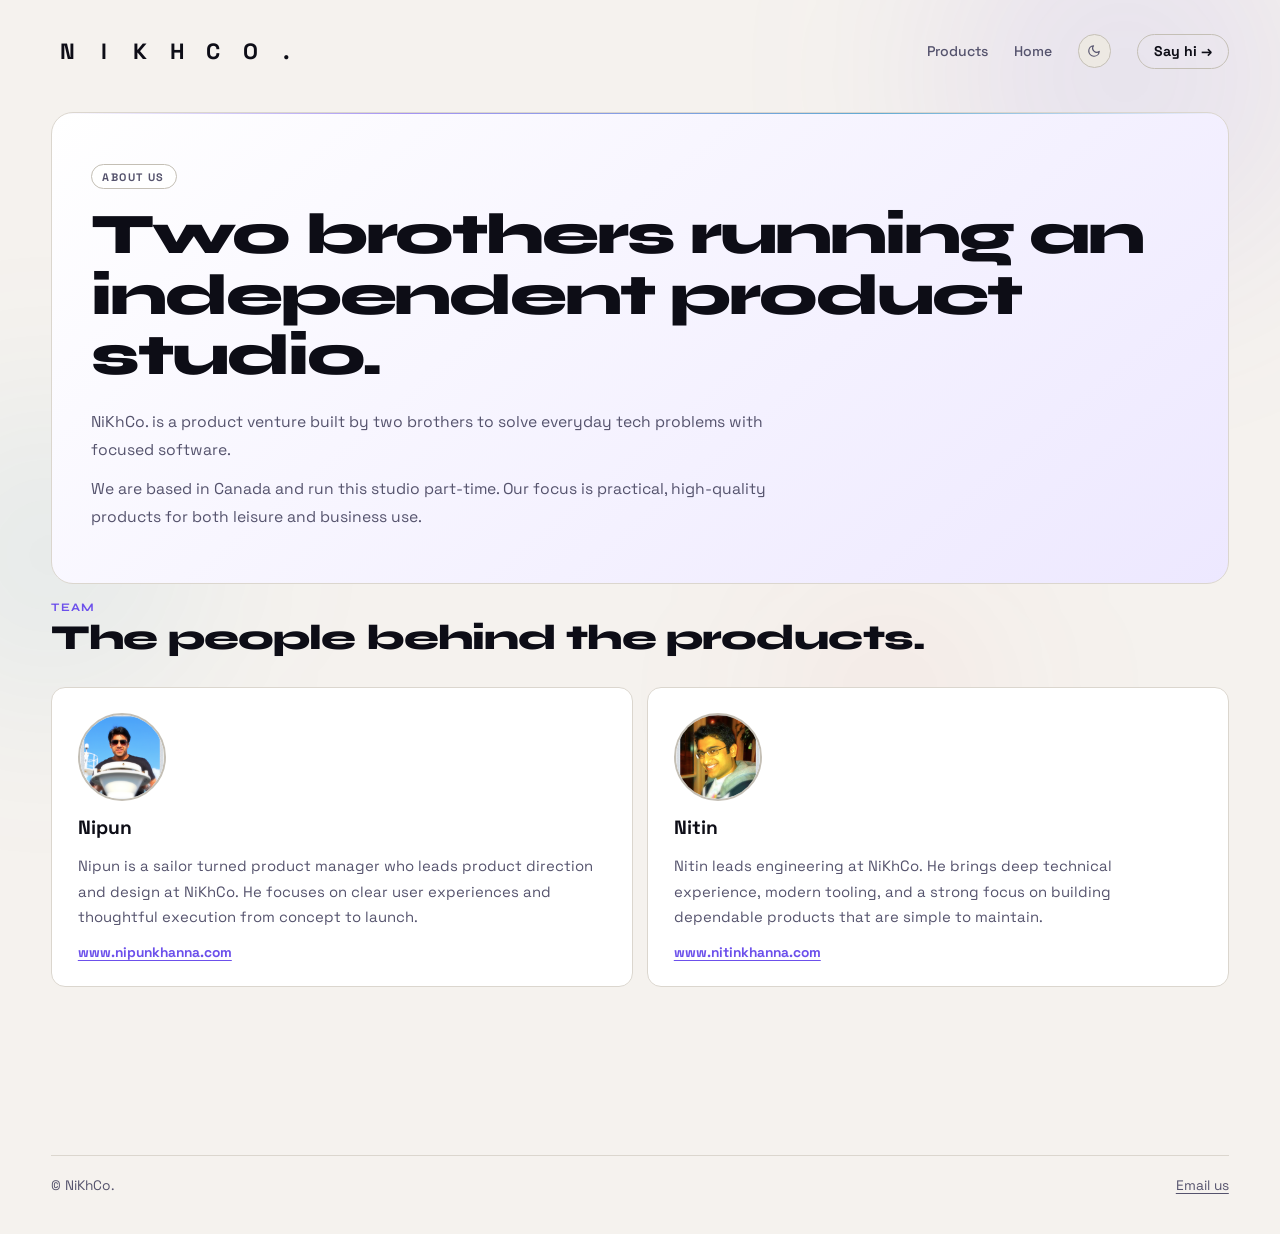
==== commit 947f8d86: "Apply design feedback: layout fixes, theming, product tags - Fix kicker pill width: add width:fit-co" ====
--- a/about.html
+++ b/about.html
@@ -67,6 +67,10 @@
       <nav class="top-nav">
         <a href="index.html#products">Products</a>
         <a href="index.html">Home</a>
+        <button class="theme-toggle" id="themeToggle" aria-label="Toggle theme">
+          <svg class="icon-sun" width="15" height="15" viewBox="0 0 24 24" fill="none" stroke="currentColor" stroke-width="2" stroke-linecap="round" stroke-linejoin="round" aria-hidden="true"><circle cx="12" cy="12" r="5"/><line x1="12" y1="1" x2="12" y2="3"/><line x1="12" y1="21" x2="12" y2="23"/><line x1="4.22" y1="4.22" x2="5.64" y2="5.64"/><line x1="18.36" y1="18.36" x2="19.78" y2="19.78"/><line x1="1" y1="12" x2="3" y2="12"/><line x1="21" y1="12" x2="23" y2="12"/><line x1="4.22" y1="19.78" x2="5.64" y2="18.36"/><line x1="18.36" y1="5.64" x2="19.78" y2="4.22"/></svg>
+          <svg class="icon-moon" width="14" height="14" viewBox="0 0 24 24" fill="none" stroke="currentColor" stroke-width="2" stroke-linecap="round" stroke-linejoin="round" aria-hidden="true"><path d="M21 12.79A9 9 0 1 1 11.21 3 7 7 0 0 0 21 12.79z"/></svg>
+        </button>
         <a href="mailto:hello@nikhco.com" class="nav-pill">Say hi &rarr;</a>
       </nav>
     </header>
@@ -75,17 +79,16 @@
       <section class="about-hero reveal">
         <p class="kicker">About Us</p>
         <h1>Two brothers running an independent product studio.</h1>
-      </section>
-
-      <section class="studio-copy reveal">
-        <p>
-          NiKhCo. is a product venture built by two brothers to solve everyday
-          tech problems with focused software.
-        </p>
-        <p>
-          We are based in Canada and run this studio part-time. Our focus is
-          practical, high-quality products for both leisure and business use.
-        </p>
+        <div class="about-hero-copy">
+          <p>
+            NiKhCo. is a product venture built by two brothers to solve everyday
+            tech problems with focused software.
+          </p>
+          <p>
+            We are based in Canada and run this studio part-time. Our focus is
+            practical, high-quality products for both leisure and business use.
+          </p>
+        </div>
       </section>
 
       <section class="founders reveal">
--- a/styles.css
+++ b/styles.css
@@ -1,13 +1,13 @@
 /* =========================================================
    NIKHCO — NEW DESIGN: Dark Neon-Brutalism
+   Supports dark (default) and light themes.
    ========================================================= */
 
-/* ---- DESIGN TOKENS ---- */
+/* ---- DESIGN TOKENS: DARK (default) ---- */
 :root {
   --bg: #09090e;
   --surface: #111118;
   --surface-2: #1a1a26;
-  --surface-3: #22223000;
   --ink: #f0f0f8;
   --muted: #7a7a9a;
   --border: #21212e;
@@ -20,11 +20,81 @@
   --sky: #4dc8ff;
   --amber: #ffc947;
 
+  /* Component backgrounds (overridden per theme) */
+  --hero-bg: linear-gradient(140deg, #111118 0%, #12121e 100%);
+  --teaser-bg: linear-gradient(140deg, #131320 0%, #0f0f1c 100%);
+  --about-hero-bg: linear-gradient(140deg, #111118 0%, #12121e 100%);
+
   /* Sizing */
   --radius-xl: 22px;
   --radius-lg: 14px;
   --radius-sm: 8px;
   --max-w: 1180px;
+}
+
+/* ---- LIGHT THEME: via system preference ---- */
+@media (prefers-color-scheme: light) {
+  :root {
+    --bg: #f5f2ee;
+    --surface: #ffffff;
+    --surface-2: #ede9e3;
+    --ink: #0d0d16;
+    --muted: #55536d;
+    --border: #dbd6ce;
+    --border-bright: #c4bfb5;
+
+    --purple: #6c50eb;
+    --coral: #e03030;
+    --lime: #3a8200;
+    --sky: #007ab5;
+    --amber: #c06400;
+
+    --hero-bg: linear-gradient(140deg, #ffffff 0%, #ede8ff 100%);
+    --teaser-bg: linear-gradient(140deg, #fdfaff 0%, #efe9ff 100%);
+    --about-hero-bg: linear-gradient(140deg, #ffffff 0%, #ede8ff 100%);
+  }
+}
+
+/* ---- MANUAL DARK OVERRIDE ---- */
+html[data-theme="dark"] {
+  --bg: #09090e;
+  --surface: #111118;
+  --surface-2: #1a1a26;
+  --ink: #f0f0f8;
+  --muted: #7a7a9a;
+  --border: #21212e;
+  --border-bright: #36364e;
+
+  --purple: #9b8aff;
+  --coral: #ff6b6b;
+  --lime: #b5ff4d;
+  --sky: #4dc8ff;
+  --amber: #ffc947;
+
+  --hero-bg: linear-gradient(140deg, #111118 0%, #12121e 100%);
+  --teaser-bg: linear-gradient(140deg, #131320 0%, #0f0f1c 100%);
+  --about-hero-bg: linear-gradient(140deg, #111118 0%, #12121e 100%);
+}
+
+/* ---- MANUAL LIGHT OVERRIDE ---- */
+html[data-theme="light"] {
+  --bg: #f5f2ee;
+  --surface: #ffffff;
+  --surface-2: #ede9e3;
+  --ink: #0d0d16;
+  --muted: #55536d;
+  --border: #dbd6ce;
+  --border-bright: #c4bfb5;
+
+  --purple: #6c50eb;
+  --coral: #e03030;
+  --lime: #3a8200;
+  --sky: #007ab5;
+  --amber: #c06400;
+
+  --hero-bg: linear-gradient(140deg, #ffffff 0%, #ede8ff 100%);
+  --teaser-bg: linear-gradient(140deg, #fdfaff 0%, #efe9ff 100%);
+  --about-hero-bg: linear-gradient(140deg, #ffffff 0%, #ede8ff 100%);
 }
 
 /* ---- RESET ---- */
@@ -38,6 +108,7 @@
   color: var(--ink);
   background-color: var(--bg);
   overflow-x: hidden;
+  transition: background-color 300ms ease, color 300ms ease;
 }
 
 a { color: inherit; text-decoration: none; }
@@ -75,6 +146,16 @@
   background: radial-gradient(circle, rgba(255, 107, 107, 0.1), transparent 70%);
   animation: orbDrift 20s ease-in-out infinite 4s;
 }
+
+/* Adjust orb saturation for light mode */
+@media (prefers-color-scheme: light) {
+  .orb-1 { background: radial-gradient(circle, rgba(108, 80, 235, 0.14), transparent 70%); }
+  .orb-2 { background: radial-gradient(circle, rgba(0, 122, 181, 0.10), transparent 70%); }
+  .orb-3 { background: radial-gradient(circle, rgba(224, 48, 48, 0.08), transparent 70%); }
+}
+html[data-theme="light"] .orb-1 { background: radial-gradient(circle, rgba(108, 80, 235, 0.14), transparent 70%); }
+html[data-theme="light"] .orb-2 { background: radial-gradient(circle, rgba(0, 122, 181, 0.10), transparent 70%); }
+html[data-theme="light"] .orb-3 { background: radial-gradient(circle, rgba(224, 48, 48, 0.08), transparent 70%); }
 
 /* ---- LAYOUT ---- */
 main {
@@ -163,7 +244,7 @@
 .top-nav {
   display: flex;
   align-items: center;
-  gap: 2rem;
+  gap: 1.6rem;
 }
 
 .top-nav a {
@@ -192,9 +273,46 @@
   color: var(--purple) !important;
 }
 
+/* ---- THEME TOGGLE BUTTON ---- */
+.theme-toggle {
+  width: 2.1rem;
+  height: 2.1rem;
+  border-radius: 50%;
+  border: 1px solid var(--border-bright);
+  background: var(--surface-2);
+  cursor: pointer;
+  display: flex;
+  align-items: center;
+  justify-content: center;
+  color: var(--muted);
+  flex-shrink: 0;
+  transition: background 150ms, border-color 150ms, color 150ms;
+  padding: 0;
+}
+
+.theme-toggle:hover {
+  border-color: var(--purple);
+  color: var(--purple);
+  background: var(--surface);
+}
+
+/* Sun icon: visible in dark mode (click to go light) */
+.icon-sun  { display: block; }
+.icon-moon { display: none; }
+
+@media (prefers-color-scheme: light) {
+  .icon-sun  { display: none; }
+  .icon-moon { display: block; }
+}
+html[data-theme="dark"]  .icon-sun  { display: block; }
+html[data-theme="dark"]  .icon-moon { display: none; }
+html[data-theme="light"] .icon-sun  { display: none; }
+html[data-theme="light"] .icon-moon { display: block; }
+
 /* ---- KICKER TAG ---- */
 .kicker {
   display: inline-flex;
+  width: fit-content;
   padding: 0.28rem 0.68rem;
   border: 1px solid var(--border-bright);
   border-radius: 999px;
@@ -223,12 +341,12 @@
 
 .btn-primary {
   background: var(--purple);
-  color: var(--bg);
+  color: #ffffff;
 }
 
 .btn-primary:hover {
   transform: translateY(-2px);
-  box-shadow: 0 10px 28px rgba(155, 138, 255, 0.4);
+  box-shadow: 0 10px 28px color-mix(in srgb, var(--purple) 40%, transparent);
 }
 
 .btn-ghost {
@@ -248,7 +366,7 @@
   padding: clamp(2.2rem, 4vw, 3.5rem) clamp(1.8rem, 3vw, 2.8rem);
   border: 1px solid var(--border);
   border-radius: var(--radius-xl);
-  background: linear-gradient(140deg, var(--surface) 0%, #12121e 100%);
+  background: var(--hero-bg);
   display: grid;
   grid-template-columns: 1fr 240px;
   gap: 3rem;
@@ -267,7 +385,7 @@
   opacity: 0.6;
 }
 
-/* Subtle noise texture */
+/* Subtle noise texture (dark only) */
 .hero::after {
   content: "";
   position: absolute;
@@ -278,6 +396,9 @@
   border-radius: var(--radius-xl);
 }
 
+@media (prefers-color-scheme: light) { .hero::after { display: none; } }
+html[data-theme="light"] .hero::after { display: none; }
+
 .hero-body {
   display: grid;
   position: relative;
@@ -370,9 +491,8 @@
 /* ---- SECTION HEADER ---- */
 .section-label {
   display: flex;
-  align-items: baseline;
-  flex-wrap: wrap;
-  gap: 0.5rem 1.1rem;
+  flex-direction: column;
+  gap: 0.35rem;
   margin-bottom: 1.8rem;
 }
 
@@ -392,6 +512,25 @@
   letter-spacing: -0.025em;
   line-height: 1.1;
 }
+
+/* ---- PRODUCT TYPE TAGS ---- */
+.product-type {
+  display: inline-flex;
+  align-items: center;
+  margin-top: 0.45rem;
+  padding: 0.18rem 0.52rem;
+  border-radius: 999px;
+  font-size: 0.6rem;
+  font-weight: 700;
+  letter-spacing: 0.1em;
+  text-transform: uppercase;
+  border: 1px solid currentColor;
+  width: fit-content;
+}
+
+.type-site      { color: var(--sky); }
+.type-extension { color: var(--purple); }
+.type-app       { color: var(--amber); }
 
 /* ---- PRODUCT BENTO GRID ---- */
 .product-bento {
@@ -572,7 +711,7 @@
   padding: clamp(2rem, 4vw, 3rem) clamp(1.8rem, 3vw, 2.8rem);
   border: 1px solid var(--border);
   border-radius: var(--radius-xl);
-  background: linear-gradient(140deg, #131320 0%, #0f0f1c 100%);
+  background: var(--teaser-bg);
   position: relative;
   overflow: hidden;
 }
@@ -590,7 +729,7 @@
   content: "";
   position: absolute;
   inset: 0;
-  background: radial-gradient(ellipse at 85% 50%, rgba(155, 138, 255, 0.07), transparent 60%);
+  background: radial-gradient(ellipse at 85% 50%, color-mix(in srgb, var(--purple) 10%, transparent), transparent 60%);
   pointer-events: none;
 }
 
@@ -628,7 +767,7 @@
   padding: clamp(2rem, 4vw, 3.5rem) clamp(1.8rem, 3vw, 2.8rem);
   border: 1px solid var(--border);
   border-radius: var(--radius-xl);
-  background: linear-gradient(140deg, var(--surface) 0%, #12121e 100%);
+  background: var(--about-hero-bg);
   position: relative;
   overflow: hidden;
 }
@@ -652,16 +791,18 @@
   max-width: 18ch;
 }
 
-.studio-copy {
+/* Studio copy moved inside about-hero */
+.about-hero-copy {
+  margin-top: 1.4rem;
   display: grid;
-  gap: 0.85rem;
-}
-
-.studio-copy p {
+  gap: 0.75rem;
+}
+
+.about-hero-copy p {
   color: var(--muted);
   line-height: 1.76;
-  font-size: 1rem;
-  max-width: 50rem;
+  font-size: 0.98rem;
+  max-width: 46rem;
 }
 
 .founders {
@@ -829,9 +970,10 @@
   }
 
   .top-nav {
-    gap: 1rem;
-  }
-
+    gap: 0.8rem;
+  }
+
+  /* Hide text nav links on mobile, keep toggle + pill */
   .top-nav a:not(.nav-pill) {
     display: none;
   }
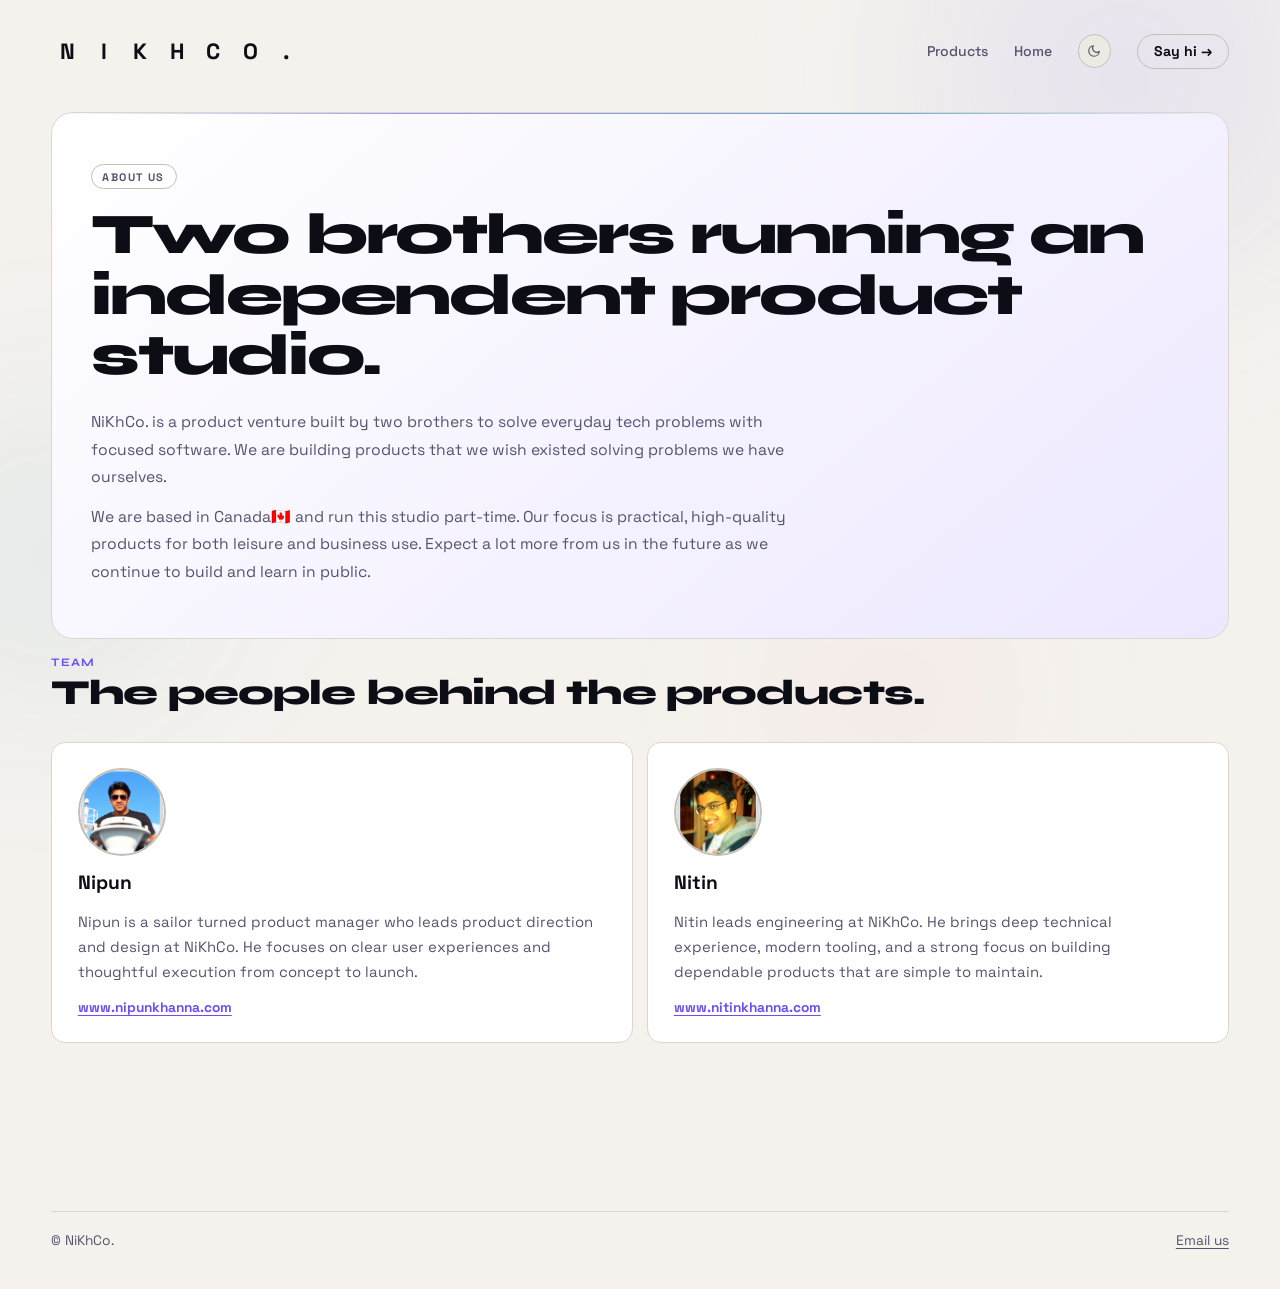
==== commit e71d4764: "Update about page copy with richer studio description Co-Authored-By: Claude Sonnet 4.6 <noreply@ant" ====
--- a/about.html
+++ b/about.html
@@ -82,11 +82,11 @@
         <div class="about-hero-copy">
           <p>
             NiKhCo. is a product venture built by two brothers to solve everyday
-            tech problems with focused software.
+            tech problems with focused software. We are building products that we wish existed solving problems we have ourselves. 
           </p>
           <p>
-            We are based in Canada and run this studio part-time. Our focus is
-            practical, high-quality products for both leisure and business use.
+            We are based in Canada🇨🇦 and run this studio part-time. Our focus is
+            practical, high-quality products for both leisure and business use. Expect a lot more from us in the future as we continue to build and learn in public.
           </p>
         </div>
       </section>
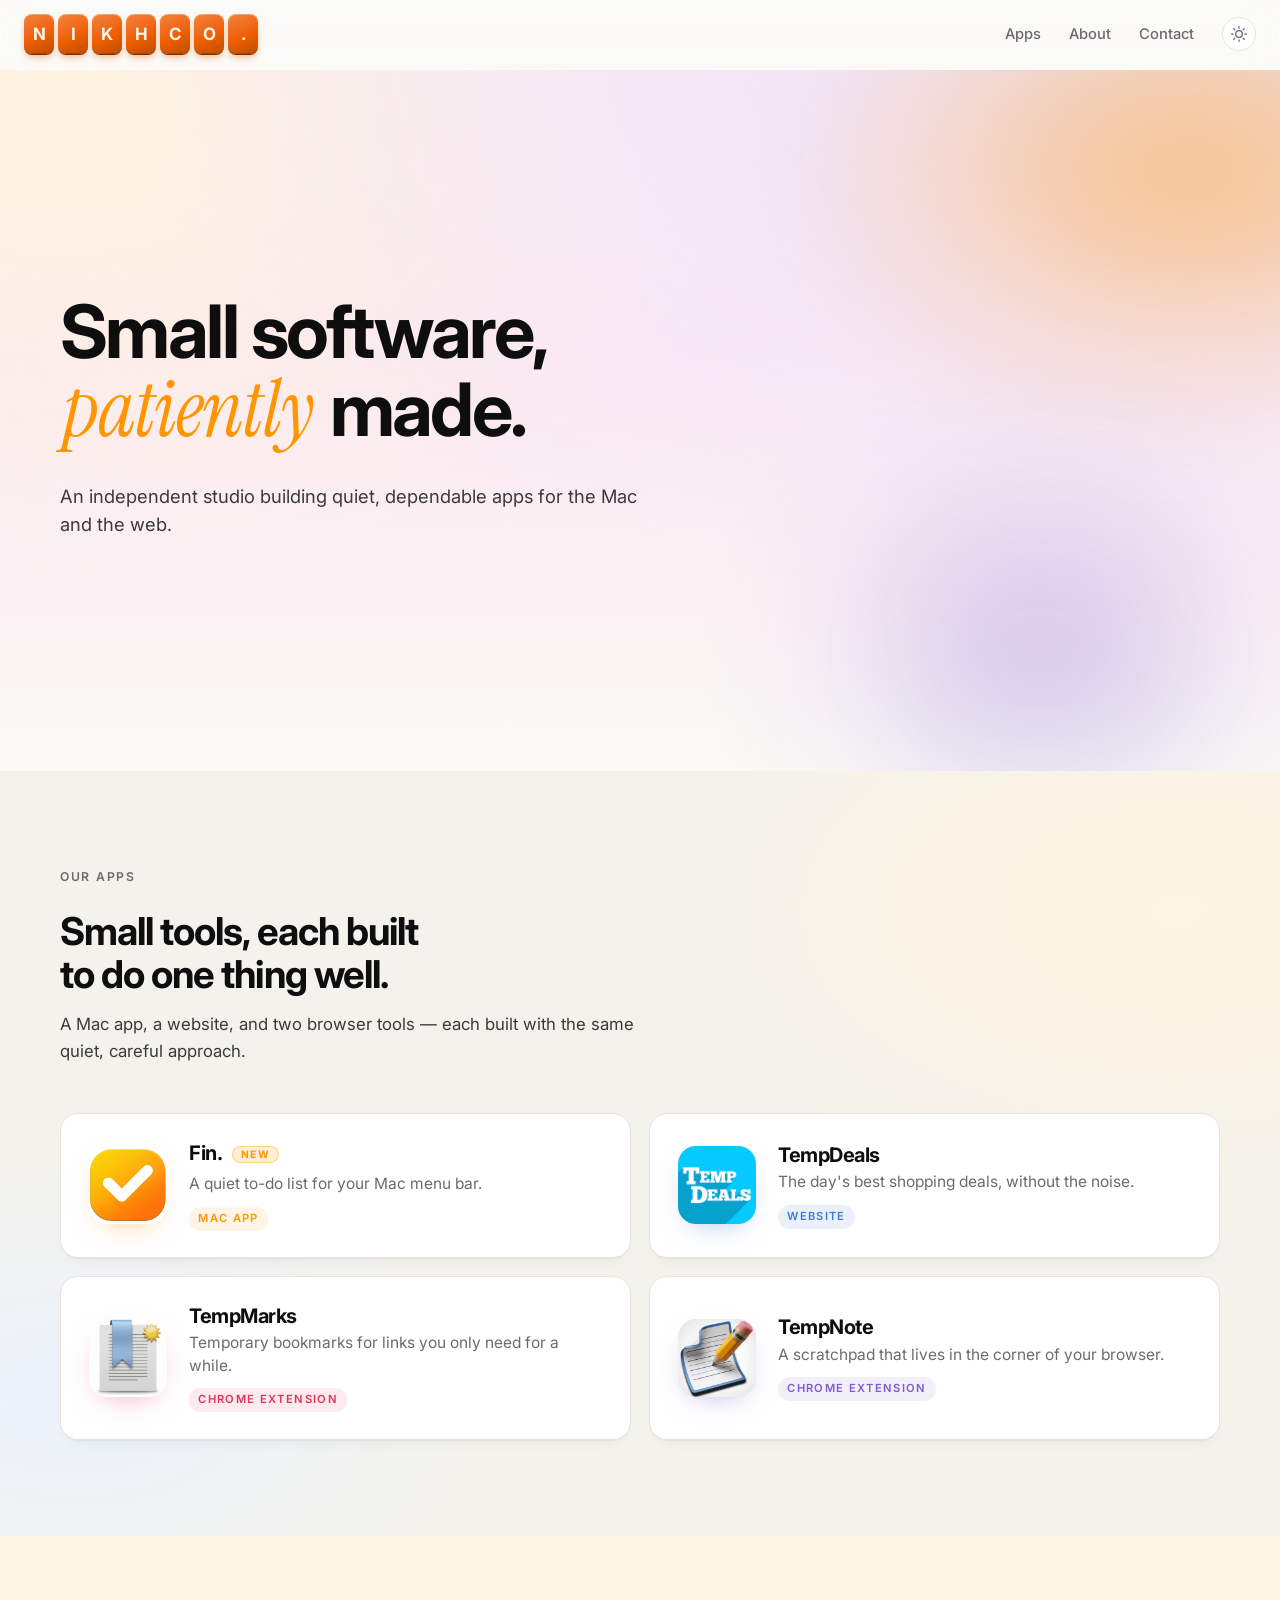
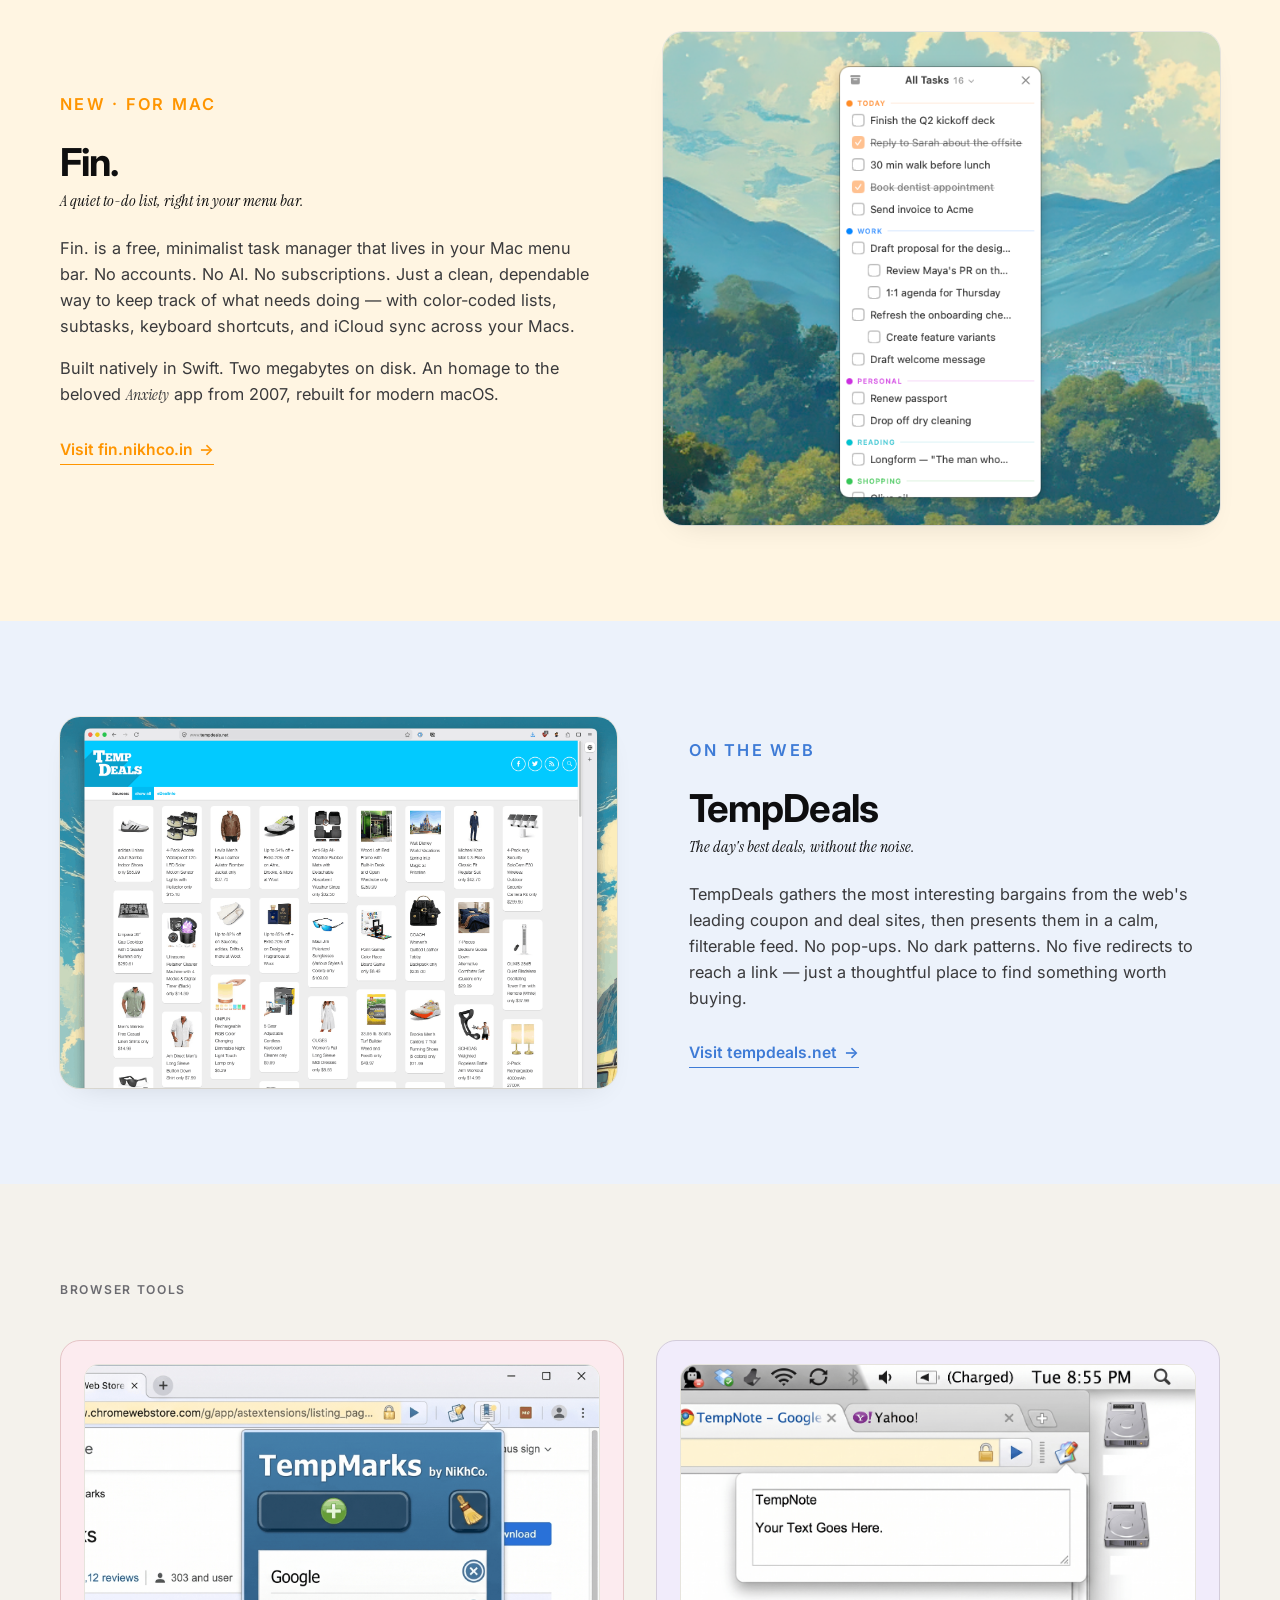
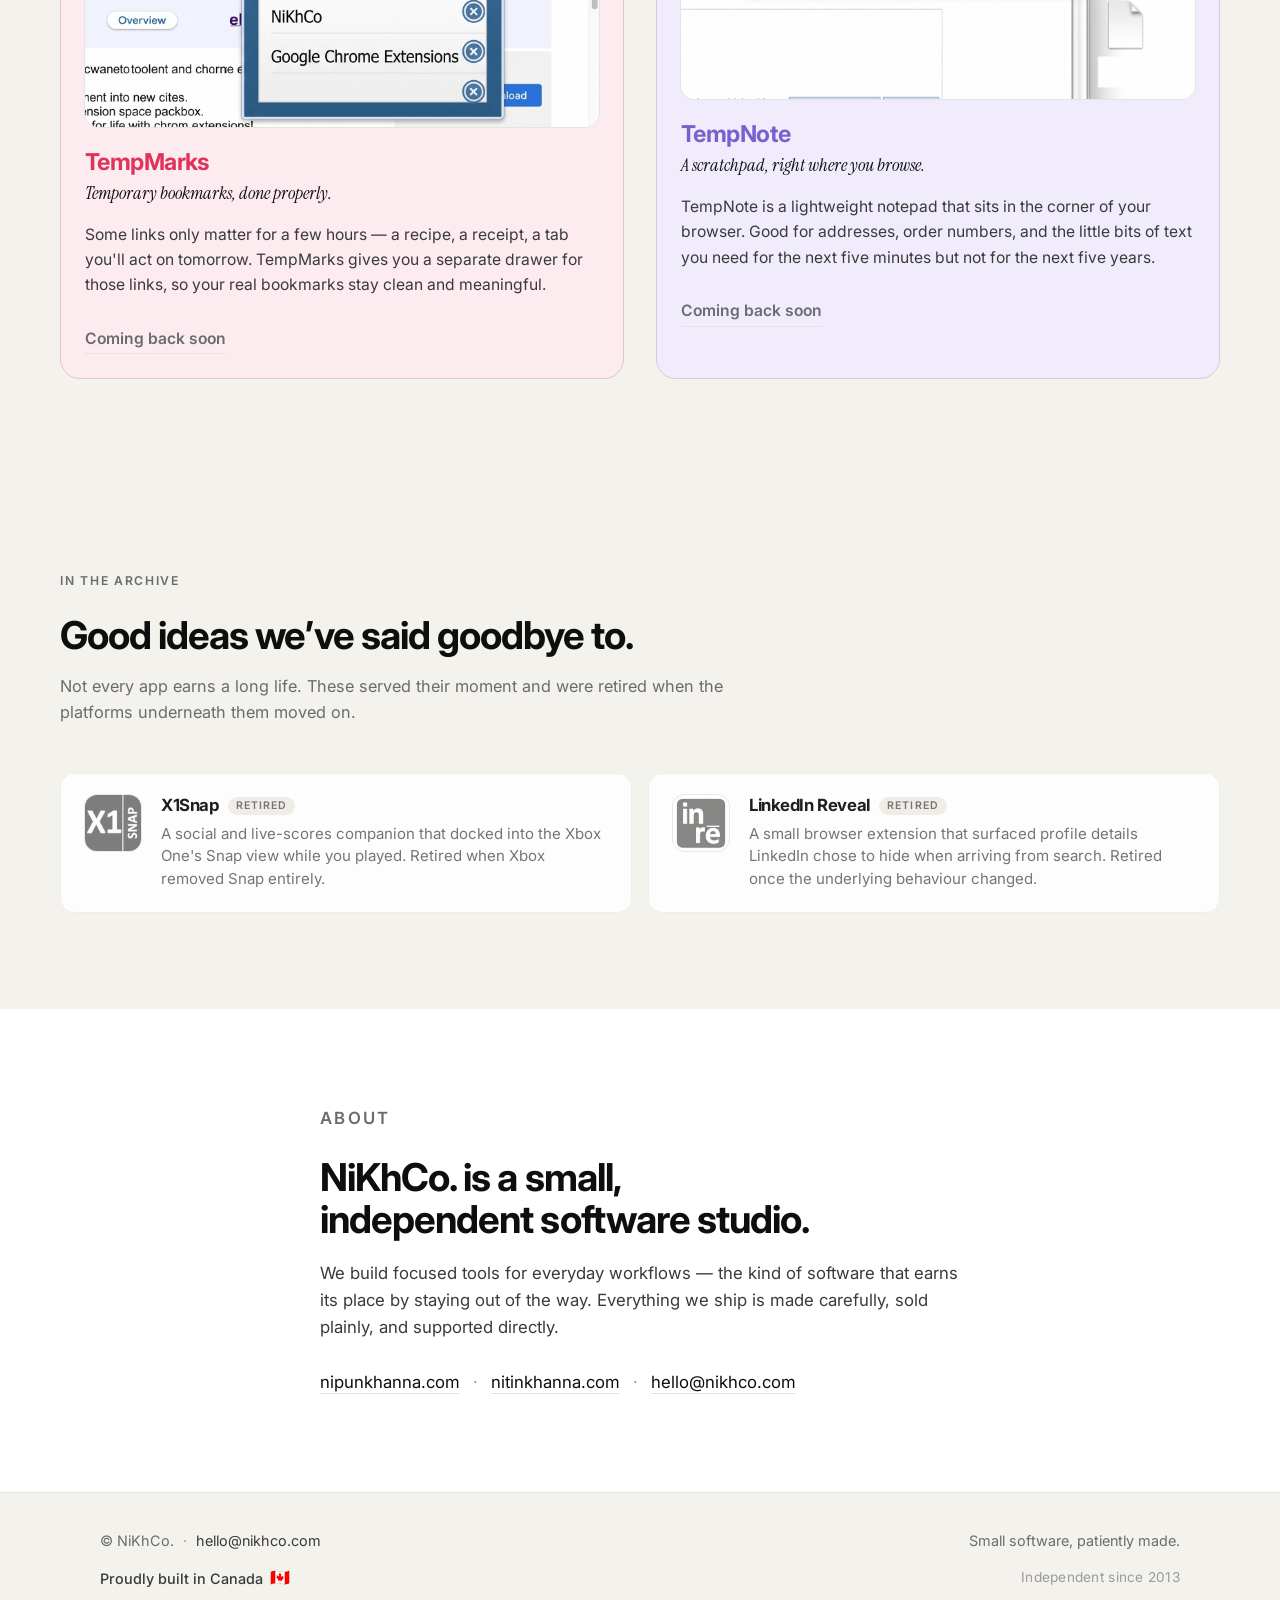
==== commit 1fc125c4: "Redesign landing page: quiet editorial style with animated logo chips Rewrite the landing page to ma" ====
--- a/about.html
+++ b/about.html
@@ -2,146 +2,13 @@
 <html lang="en">
   <head>
     <meta charset="UTF-8" />
-    <meta name="viewport" content="width=device-width, initial-scale=1.0" />
-    <title>About Us | NIKHCO.</title>
-    <meta
-      name="description"
-      content="Meet the founders behind NIKHCO., a small product studio."
-    />
-    <meta
-      name="keywords"
-      content="NIKHCO founders, software studio Canada, product design, engineering leadership, indie software team"
-    />
-    <meta name="author" content="NiKhCo." />
-    <meta name="robots" content="index, follow, max-image-preview:large" />
-    <meta property="og:type" content="profile" />
-    <meta property="og:url" content="https://www.nikhco.in/about.html" />
-    <meta property="og:title" content="About Us | NIKHCO." />
-    <meta
-      property="og:description"
-      content="Meet the founders behind NiKhCo., an independent product studio."
-    />
-    <meta property="og:site_name" content="NIKHCO." />
-    <meta name="twitter:card" content="summary" />
-    <meta name="twitter:title" content="About Us | NIKHCO." />
-    <meta
-      name="twitter:description"
-      content="Meet the founders behind NiKhCo., an independent product studio."
-    />
-    <link rel="canonical" href="https://www.nikhco.in/about.html" />
-    <link rel="icon" type="image/svg+xml" href="favicon.svg" />
-    <link rel="preconnect" href="https://fonts.googleapis.com" />
-    <link rel="preconnect" href="https://fonts.gstatic.com" crossorigin />
-    <link
-      href="https://fonts.googleapis.com/css2?family=Space+Grotesk:wght@400;500;700&family=Syne:wght@700;800&display=swap"
-      rel="stylesheet"
-    />
-    <link rel="stylesheet" href="styles.css" />
-    <script type="application/ld+json">
-      {
-        "@context": "https://schema.org",
-        "@type": "AboutPage",
-        "name": "About NiKhCo.",
-        "description": "Background and founder profiles for NiKhCo., an independent product studio in Canada."
-      }
-    </script>
+    <title>NiKhCo. — About</title>
+    <meta name="robots" content="noindex,follow" />
+    <link rel="canonical" href="https://www.nikhco.in/#about" />
+    <meta http-equiv="refresh" content="0; url=/#about" />
+    <script>window.location.replace("/#about");</script>
   </head>
-  <body data-page="about">
-    <!-- Ambient background orbs -->
-    <div class="orb orb-1" aria-hidden="true"></div>
-    <div class="orb orb-2" aria-hidden="true"></div>
-    <div class="orb orb-3" aria-hidden="true"></div>
-
-    <header class="top reveal">
-      <a class="logo" href="index.html" aria-label="NIKHCO home">
-        <span class="logo-word" aria-label="NIKHCO.">
-          <span class="logo-cell">N</span>
-          <span class="logo-cell">I</span>
-          <span class="logo-cell">K</span>
-          <span class="logo-cell">H</span>
-          <span class="logo-cell">C</span>
-          <span class="logo-cell">O</span>
-          <span class="logo-cell">.</span>
-        </span>
-      </a>
-      <nav class="top-nav">
-        <a href="index.html#products">Products</a>
-        <a href="index.html">Home</a>
-        <button class="theme-toggle" id="themeToggle" aria-label="Toggle theme">
-          <svg class="icon-sun" width="15" height="15" viewBox="0 0 24 24" fill="none" stroke="currentColor" stroke-width="2" stroke-linecap="round" stroke-linejoin="round" aria-hidden="true"><circle cx="12" cy="12" r="5"/><line x1="12" y1="1" x2="12" y2="3"/><line x1="12" y1="21" x2="12" y2="23"/><line x1="4.22" y1="4.22" x2="5.64" y2="5.64"/><line x1="18.36" y1="18.36" x2="19.78" y2="19.78"/><line x1="1" y1="12" x2="3" y2="12"/><line x1="21" y1="12" x2="23" y2="12"/><line x1="4.22" y1="19.78" x2="5.64" y2="18.36"/><line x1="18.36" y1="5.64" x2="19.78" y2="4.22"/></svg>
-          <svg class="icon-moon" width="14" height="14" viewBox="0 0 24 24" fill="none" stroke="currentColor" stroke-width="2" stroke-linecap="round" stroke-linejoin="round" aria-hidden="true"><path d="M21 12.79A9 9 0 1 1 11.21 3 7 7 0 0 0 21 12.79z"/></svg>
-        </button>
-        <a href="mailto:hello@nikhco.com" class="nav-pill">Say hi &rarr;</a>
-      </nav>
-    </header>
-
-    <main>
-      <section class="about-hero reveal">
-        <p class="kicker">About Us</p>
-        <h1>Two brothers running an independent product studio.</h1>
-        <div class="about-hero-copy">
-          <p>
-            NiKhCo. is a product venture built by two brothers to solve everyday
-            tech problems with focused software. We are building products that we wish existed solving problems we have ourselves. 
-          </p>
-          <p>
-            We are based in Canada🇨🇦 and run this studio part-time. Our focus is
-            practical, high-quality products for both leisure and business use. Expect a lot more from us in the future as we continue to build and learn in public.
-          </p>
-        </div>
-      </section>
-
-      <section class="founders reveal">
-        <div class="section-label">
-          <span class="label-num">Team</span>
-          <h2>The people behind the products.</h2>
-        </div>
-
-        <div class="founder-grid">
-          <article class="founder-card founder-a">
-            <img
-              class="founder-photo"
-              src="assets_nikhco/founders/Nipun_Profile.png"
-              alt="Nipun profile photo"
-            />
-            <h2>Nipun</h2>
-            <p>
-              Nipun is a sailor turned product manager who leads product
-              direction and design at NiKhCo. He focuses on clear user
-              experiences and thoughtful execution from concept to launch.
-            </p>
-            <a href="https://www.nipunkhanna.com" target="_blank" rel="noreferrer">
-              www.nipunkhanna.com
-            </a>
-          </article>
-
-          <article class="founder-card founder-b">
-            <img
-              class="founder-photo"
-              src="assets_nikhco/founders/Nitin_Profile.png"
-              alt="Nitin profile photo"
-            />
-            <h2>Nitin</h2>
-            <p>
-              Nitin leads engineering at NiKhCo. He brings deep technical
-              experience, modern tooling, and a strong focus on building
-              dependable products that are simple to maintain.
-            </p>
-            <a href="https://www.nitinkhanna.com" target="_blank" rel="noreferrer">
-              www.nitinkhanna.com
-            </a>
-          </article>
-        </div>
-      </section>
-    </main>
-
-    <footer class="site-footer">
-      <p>&copy; NiKhCo.</p>
-      <div class="footer-links">
-        <a href="mailto:hello@nikhco.com" aria-label="Email">Email us</a>
-      </div>
-    </footer>
-
-    <script src="script.js"></script>
+  <body>
+    <p>Redirecting to <a href="/#about">nikhco.in</a>&hellip;</p>
   </body>
 </html>
